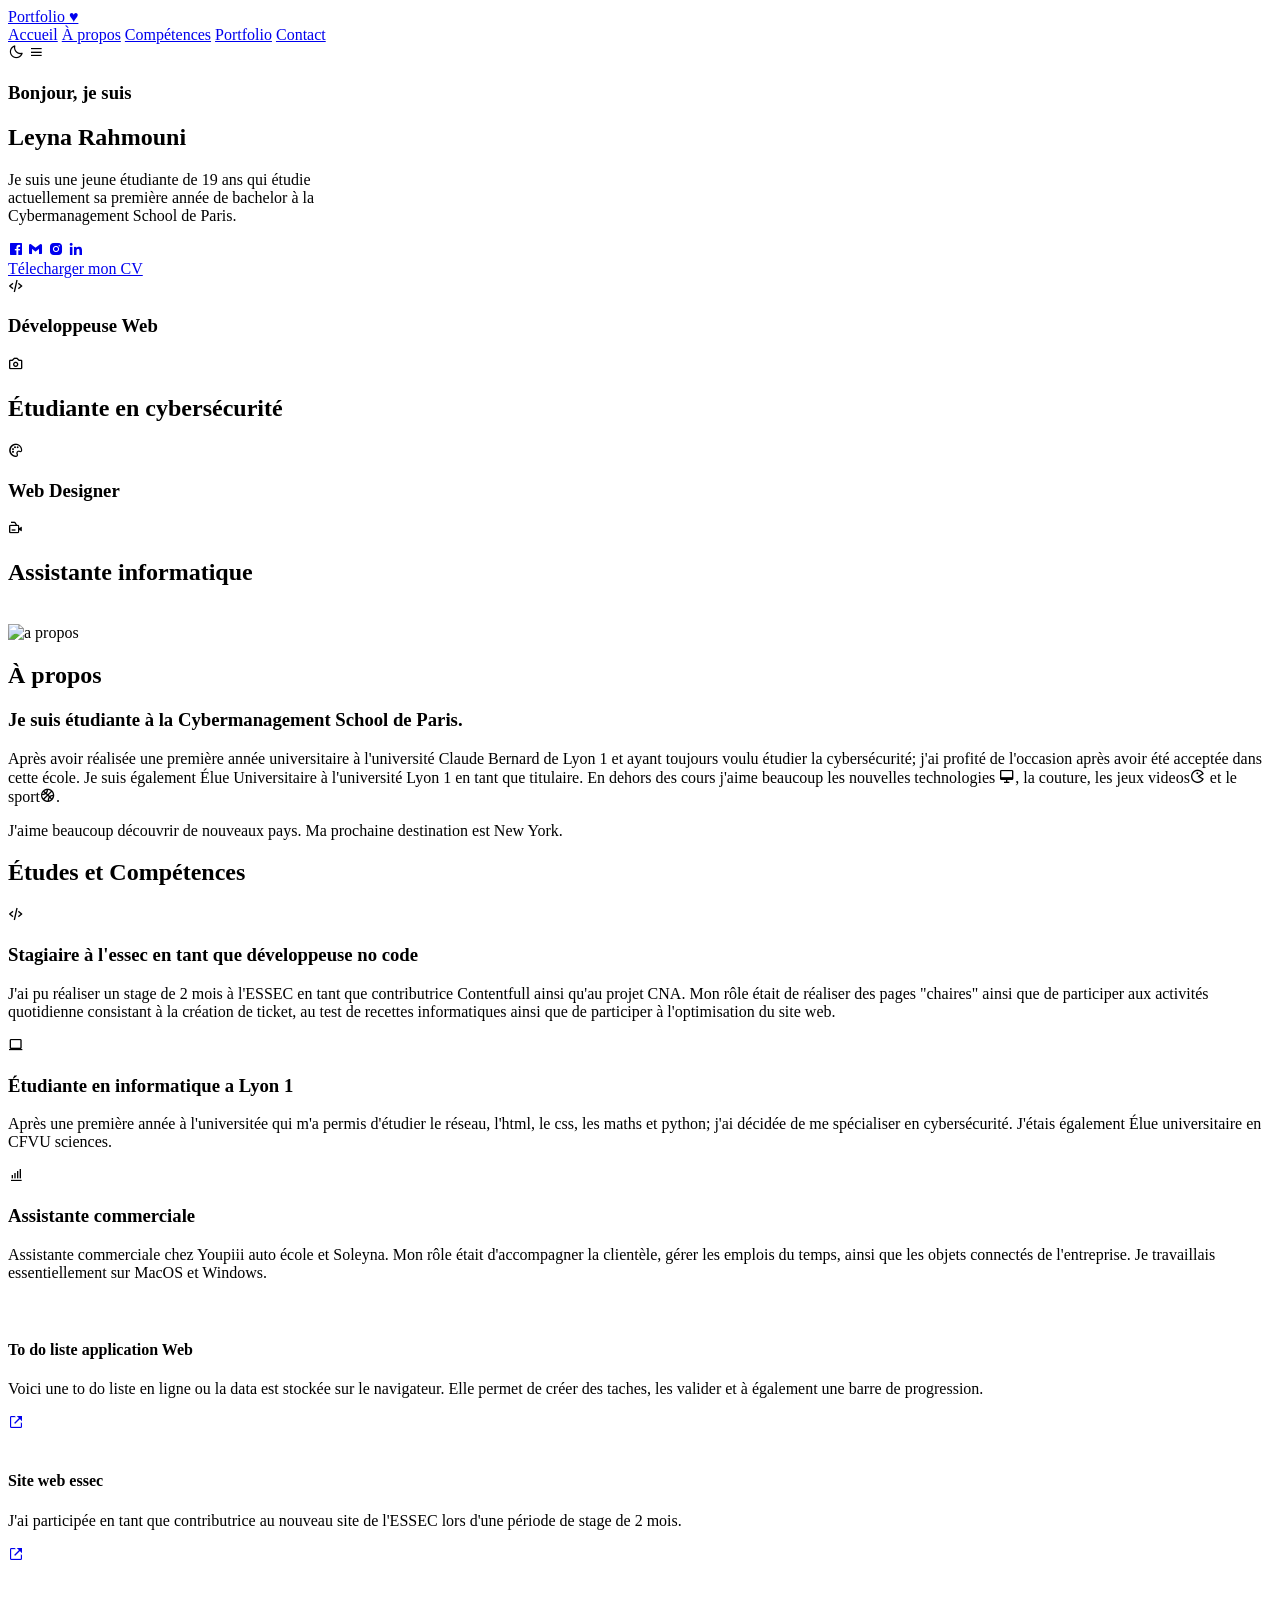
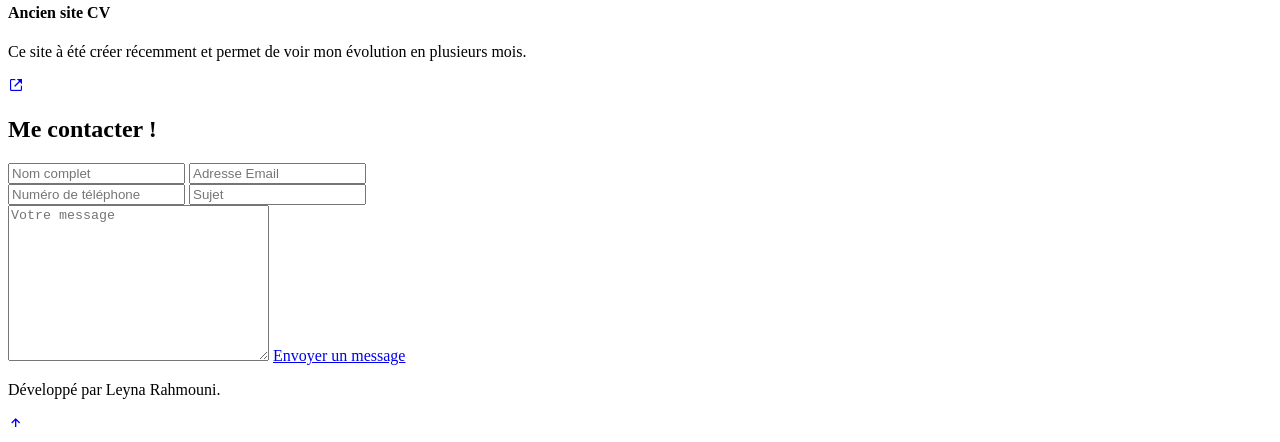
==== index.html @ d2ba7cc8 "Create index.html" ====
<!DOCTYPE html>
<html lang="en">

<head>
    <meta charset="UTF-8">
    <meta http-equiv="X-UA-Compatible" content="IE=edge">
    <meta name="viewport" content="width=device-width, initial-scale=1.0">
    <title>Portfolio Leyna Rahmouni</title>

    <!-- swiper css -->
    <link rel="stylesheet" href="https://cdn.jsdelivr.net/npm/swiper@9/swiper-bundle.min.css" />

    <!-- box icons -->
    <link href='https://unpkg.com/boxicons@2.1.4/css/boxicons.min.css' rel='stylesheet'>

    <!-- css -->
    <link rel="stylesheet" href="style.css">
</head>

<body>

    <!-- design en-tête -->
    <header class="header">
        <a href="#" class="logo">Portfolio ♥</a>

        <nav class="navbar">
            <a href="#home" class="active">Accueil</a>
            <a href="#about">À propos</a>
            <a href="#services">Compétences</a>
            <a href="#portfolio">Portfolio</a>
            <a href="#contact">Contact</a>
        </nav>

        <div class="bx bx-moon" id="darkMode-icon"></div>

        <div class="bx bx-menu" id="menu-icon"></div>
    </header>

    <!-- acceuil design -->
    <section class="home" id="home">
        <div class="home-content">
            <h3>Bonjour, je suis</h3>
            <h1>Leyna Rahmouni</h1>
            <p>Je suis une jeune étudiante de 19 ans qui étudie </br>actuellement sa première année de bachelor à la </br>Cybermanagement School de Paris.</p>

            <div class="social-media">
                <a href="https://https://www.facebook.com/alice65083"><i class='bx bxl-facebook-square' ></i></a>
                <a href="mailto:leyna.rahmouni@outlook.fr"><i class='bx bxl-gmail' ></i></a>
                <a href="https://www.instagram.com/leyna.png/"><i class='bx bxl-instagram-alt'></i></a>
                <a href="https://www.linkedin.com/in/leyna-rahmouni/"><i class='bx bxl-linkedin'></i></a>
            </div>

            <a href="cv.pdf" class="btn">Télecharger mon CV</a>
        </div>
<!--roue des metiers-->
        <div class="profession-container">
            <div class="profession-box">
                <div class="profession" style="--i:0;">
                    <i class='bx bx-code-alt'></i>
                    <h3>Développeuse Web</h3>
                </div>
                <div class="profession" style="--i:1;">
                    <i class='bx bx-camera'></i>
                    <h2>Étudiante en cybersécurité</h2>
                </div>
                <div class="profession" style="--i:2;">
                    <i class='bx bx-palette'></i>
                    <h3>Web Designer</h3>
                </div>
                <div class="profession" style="--i:3;">
                    <i class='bx bx-video-recording'></i>
                    <h2>Assistante informatique</h2>
                </div>

                <div class="circle"></div>
            </div>

            <div class="overlay"></div>
        </div>

        <div class="home-img">
            <img src="images/home.png" alt="">
        </div>
    </section>

    <!-- A propos -->
    <section class="about" id="about">
        <div class="about-img">
            <img src="Capture d'écran 2023-11-11 04818.png" alt="a propos">
        </div>

        <div class="about-content">
            <h2 class="heading">À <span>propos</span></h2>
            <h3>Je suis étudiante à la Cybermanagement School de Paris.</h3>
            <p>Après avoir réalisée une première année universitaire à l'université Claude Bernard de Lyon 1 et ayant toujours voulu étudier la cybersécurité; j'ai profité de l'occasion après avoir été acceptée dans cette école. Je suis également Élue Universitaire à l'université Lyon 1 en tant que titulaire. En dehors des cours j'aime beaucoup les nouvelles technologies <i class='bx bx-desktop'></i>, la couture, les jeux videos<i class='bx bx-game' ></i> et le sport<i class='bx bx-basketball'></i>.</p>
            <p> J'aime beaucoup découvrir de nouveaux pays. Ma prochaine destination est New York.</p>
        </div>
    </section>

    <!-- Études et Compétences -->
    <section class="services" id="services">
        <h2 class="heading"><span>Études et Compétences</span></h2>

        <div class="services-container">
            <div class="services-box">
                <i class='bx bx-code-alt'></i>
                <h3>Stagiaire à l'essec en tant que développeuse no code</h3>
                <p>J'ai pu réaliser un stage de 2 mois à l'ESSEC en tant que contributrice Contentfull ainsi qu'au projet CNA. 
                    Mon rôle était de réaliser des pages "chaires" ainsi que de participer aux activités quotidienne consistant à la création de ticket, au test de recettes informatiques ainsi que de participer à l'optimisation du site web.</p>
            </div>
            <div class="services-box">
                <i class='bx bx-laptop' ></i>
                <h3>Étudiante en informatique a Lyon 1</h3>
                <p>Après une première année à l'universitée qui m'a permis d'étudier le réseau, l'html, le css, les maths et python; j'ai décidée de me spécialiser en cybersécurité. 
                    J'étais également Élue universitaire en CFVU sciences.
                </p>
            </div>
            <div class="services-box">
                <i class='bx bx-bar-chart-alt'></i>
                <h3>Assistante commerciale</h3>
                <p>Assistante commerciale chez Youpiii auto école et Soleyna. Mon rôle était d'accompagner la clientèle, gérer les emplois du temps, ainsi que les objets connectés de l'entreprise. Je travaillais essentiellement sur MacOS et Windows.</p>
            </div>
        </div>
    </section>

    <!-- portfolio -->
    <section class="portfolio" id="portfolio">
        <h2 class="heading"> </h2>

        <div class="portfolio-container">
            <div class="portfolio-box">
                <img src="images/image2.jpeg" alt="">

                <div class="portfolio-layer">
                    <h4>To do liste application Web</h4>
                    <p>Voici une to do liste en ligne ou la data est stockée sur le navigateur. Elle permet de créer des taches, les valider et à également une barre de progression. </p>
                    <a href="indexo.html"><i class='bx bx-link-external'></i></a>
                </div>
            </div>
            <div class="portfolio-box">
                <img src="images/image5.jpeg" alt="">

                <div class="portfolio-layer">
                    <h4>Site web essec</h4>
                    <p>J'ai participée en tant que contributrice au nouveau site de l'ESSEC lors d'une période de stage de 2 mois. </p>
                    <a href="#"><i class='bx bx-link-external'></i></a>
                </div>
            </div>
            <div class="portfolio-box">
                <img src="images/image4.jpeg" alt="">

                <div class="portfolio-layer">
                    <h4>Ancien site CV</h4>
                    <p>Ce site à été créer récemment et permet de voir mon évolution en plusieurs mois.</p>
                    <a href="https://leynarahmouni.fr"><i class='bx bx-link-external'></i></a>
                </div>
            </div>
        </div>
    </section>


              <!--  <div class="swiper-button-next"></div>
                <div class="swiper-button-prev"></div>
                <div class="swiper-pagination"></div>-->
            </div>
        </div>
    </div>

    <!-- contact  -->
    <section class="contact" id="contact">
        <h2 class="heading">Me <span>contacter !</span></h2>

        <form action="">
            <div class="input-box">
                <input type="text" placeholder="Nom complet">
                <input type="email" placeholder="Adresse Email">
            </div>
            <div class="input-box">
                <input type="number" placeholder="Numéro de téléphone">
                <input type="text" placeholder="Sujet">
            </div>
            <textarea name="" id="" cols="30" rows="10" placeholder="Votre message"></textarea>
            <a href="mailto:leyna.rahmouni@outlook.fr"class="btn">Envoyer un message</a>
        </form>
    </section>

    <!-- bas de page design -->
    <footer class="footer">
        <div class="footer-text">
            <p>Développé par Leyna Rahmouni.</p>
        </div>

        <div class="footer-iconTop">
            <a href="#home"><i class='bx bx-up-arrow-alt'></i></a>
        </div>
    </footer>


    <!-- scroll reveal -->
    <script src="https://unpkg.com/scrollreveal"></script>

    <!-- swiper js -->
    <script src="https://cdn.jsdelivr.net/npm/swiper@9/swiper-bundle.min.js"></script>

    <!-- js -->
    <script src="script.js"></script>
</body>

</html>
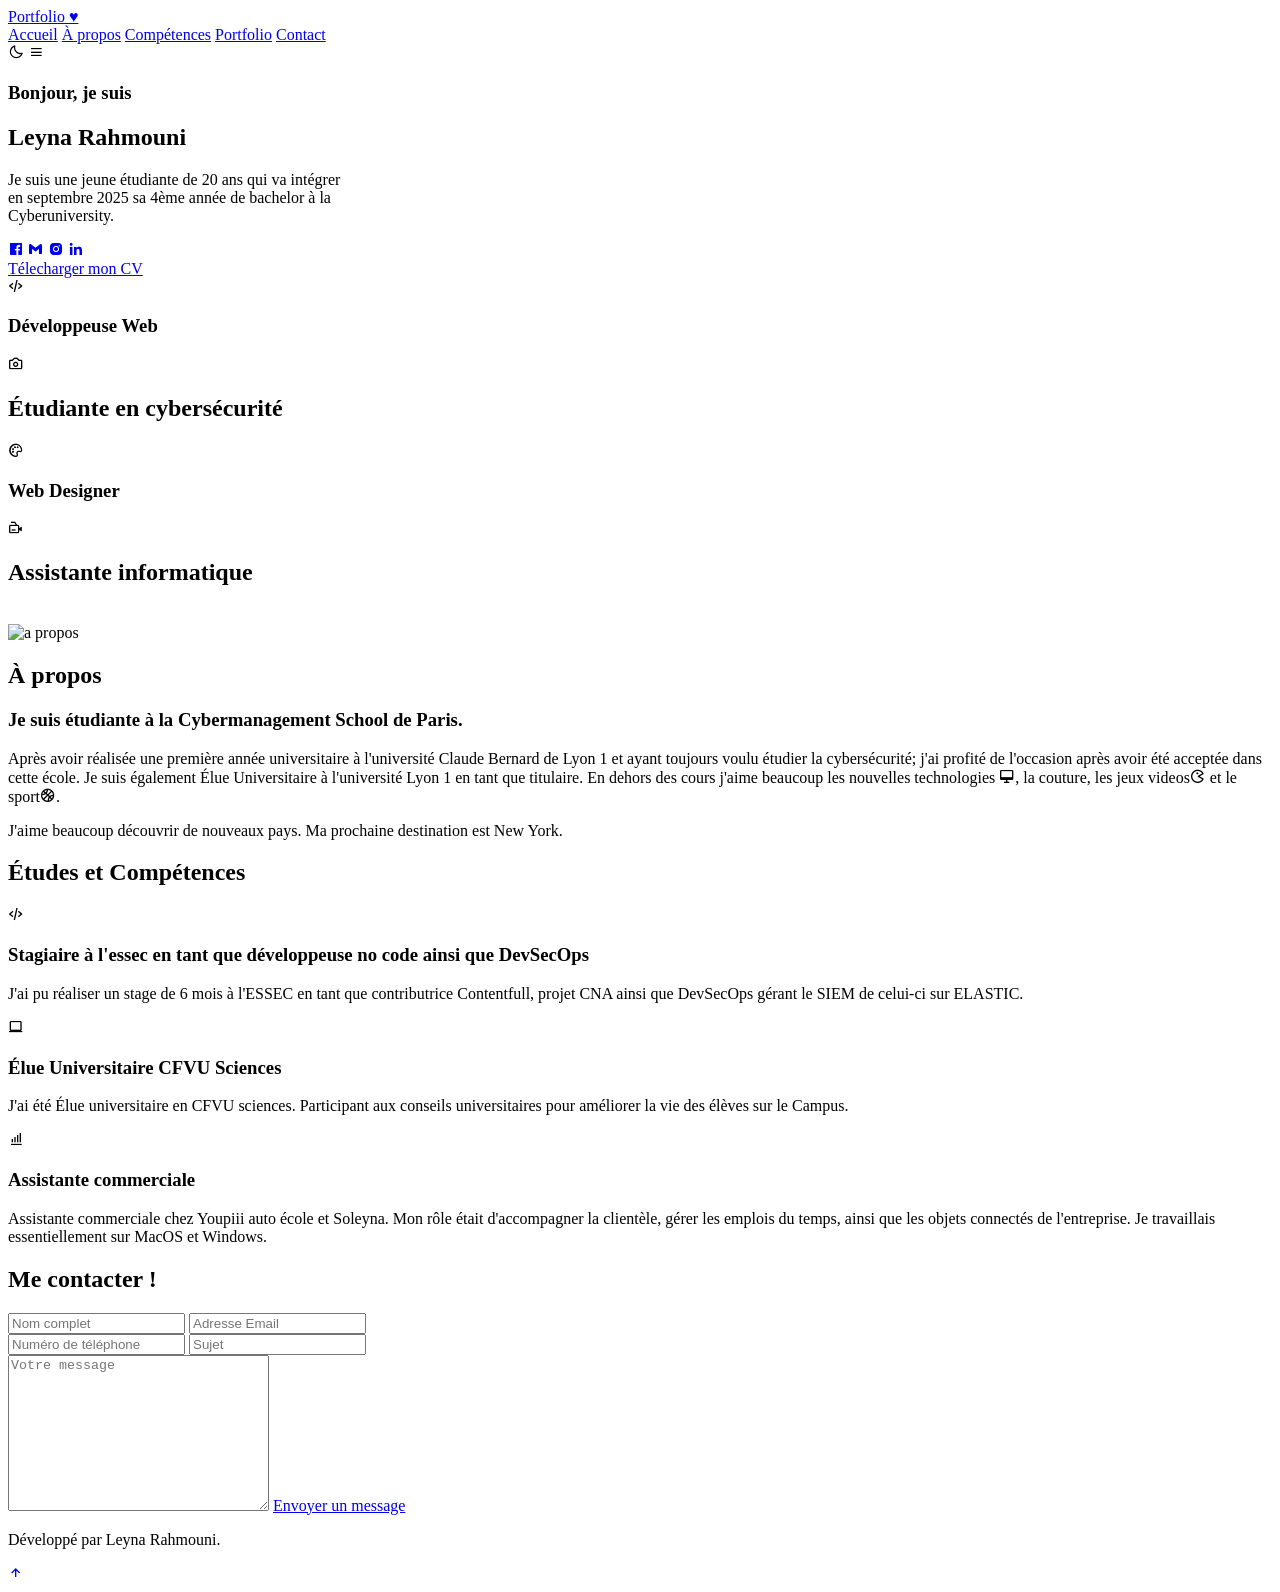
==== commit 804ec0a1: "Update index.html" ====
--- a/index.html
+++ b/index.html
@@ -41,7 +41,7 @@
         <div class="home-content">
             <h3>Bonjour, je suis</h3>
             <h1>Leyna Rahmouni</h1>
-            <p>Je suis une jeune étudiante de 19 ans qui étudie </br>actuellement sa première année de bachelor à la </br>Cybermanagement School de Paris.</p>
+            <p>Je suis une jeune étudiante de 20 ans qui va intégrer </br>en septembre 2025 sa 4ème année de bachelor à la </br>Cyberuniversity.</p>
 
             <div class="social-media">
                 <a href="https://https://www.facebook.com/alice65083"><i class='bx bxl-facebook-square' ></i></a>
@@ -104,15 +104,14 @@
         <div class="services-container">
             <div class="services-box">
                 <i class='bx bx-code-alt'></i>
-                <h3>Stagiaire à l'essec en tant que développeuse no code</h3>
-                <p>J'ai pu réaliser un stage de 2 mois à l'ESSEC en tant que contributrice Contentfull ainsi qu'au projet CNA. 
-                    Mon rôle était de réaliser des pages "chaires" ainsi que de participer aux activités quotidienne consistant à la création de ticket, au test de recettes informatiques ainsi que de participer à l'optimisation du site web.</p>
+                <h3>Stagiaire à l'essec en tant que développeuse no code ainsi que DevSecOps</h3>
+                <p>J'ai pu réaliser un stage de 6 mois à l'ESSEC en tant que contributrice Contentfull, projet CNA ainsi que DevSecOps gérant le SIEM de celui-ci sur ELASTIC.</p>
             </div>
             <div class="services-box">
                 <i class='bx bx-laptop' ></i>
-                <h3>Étudiante en informatique a Lyon 1</h3>
-                <p>Après une première année à l'universitée qui m'a permis d'étudier le réseau, l'html, le css, les maths et python; j'ai décidée de me spécialiser en cybersécurité. 
-                    J'étais également Élue universitaire en CFVU sciences.
+                <h3>Élue Universitaire CFVU Sciences</h3>
+                <p> 
+                    J'ai été Élue universitaire en CFVU sciences. Participant aux conseils universitaires pour améliorer la vie des élèves sur le Campus.
                 </p>
             </div>
             <div class="services-box">
@@ -123,7 +122,7 @@
         </div>
     </section>
 
-    <!-- portfolio -->
+    <!-- portfolio
     <section class="portfolio" id="portfolio">
         <h2 class="heading"> </h2>
 
@@ -156,7 +155,7 @@
                 </div>
             </div>
         </div>
-    </section>
+    </section> -->
 
 
               <!--  <div class="swiper-button-next"></div>
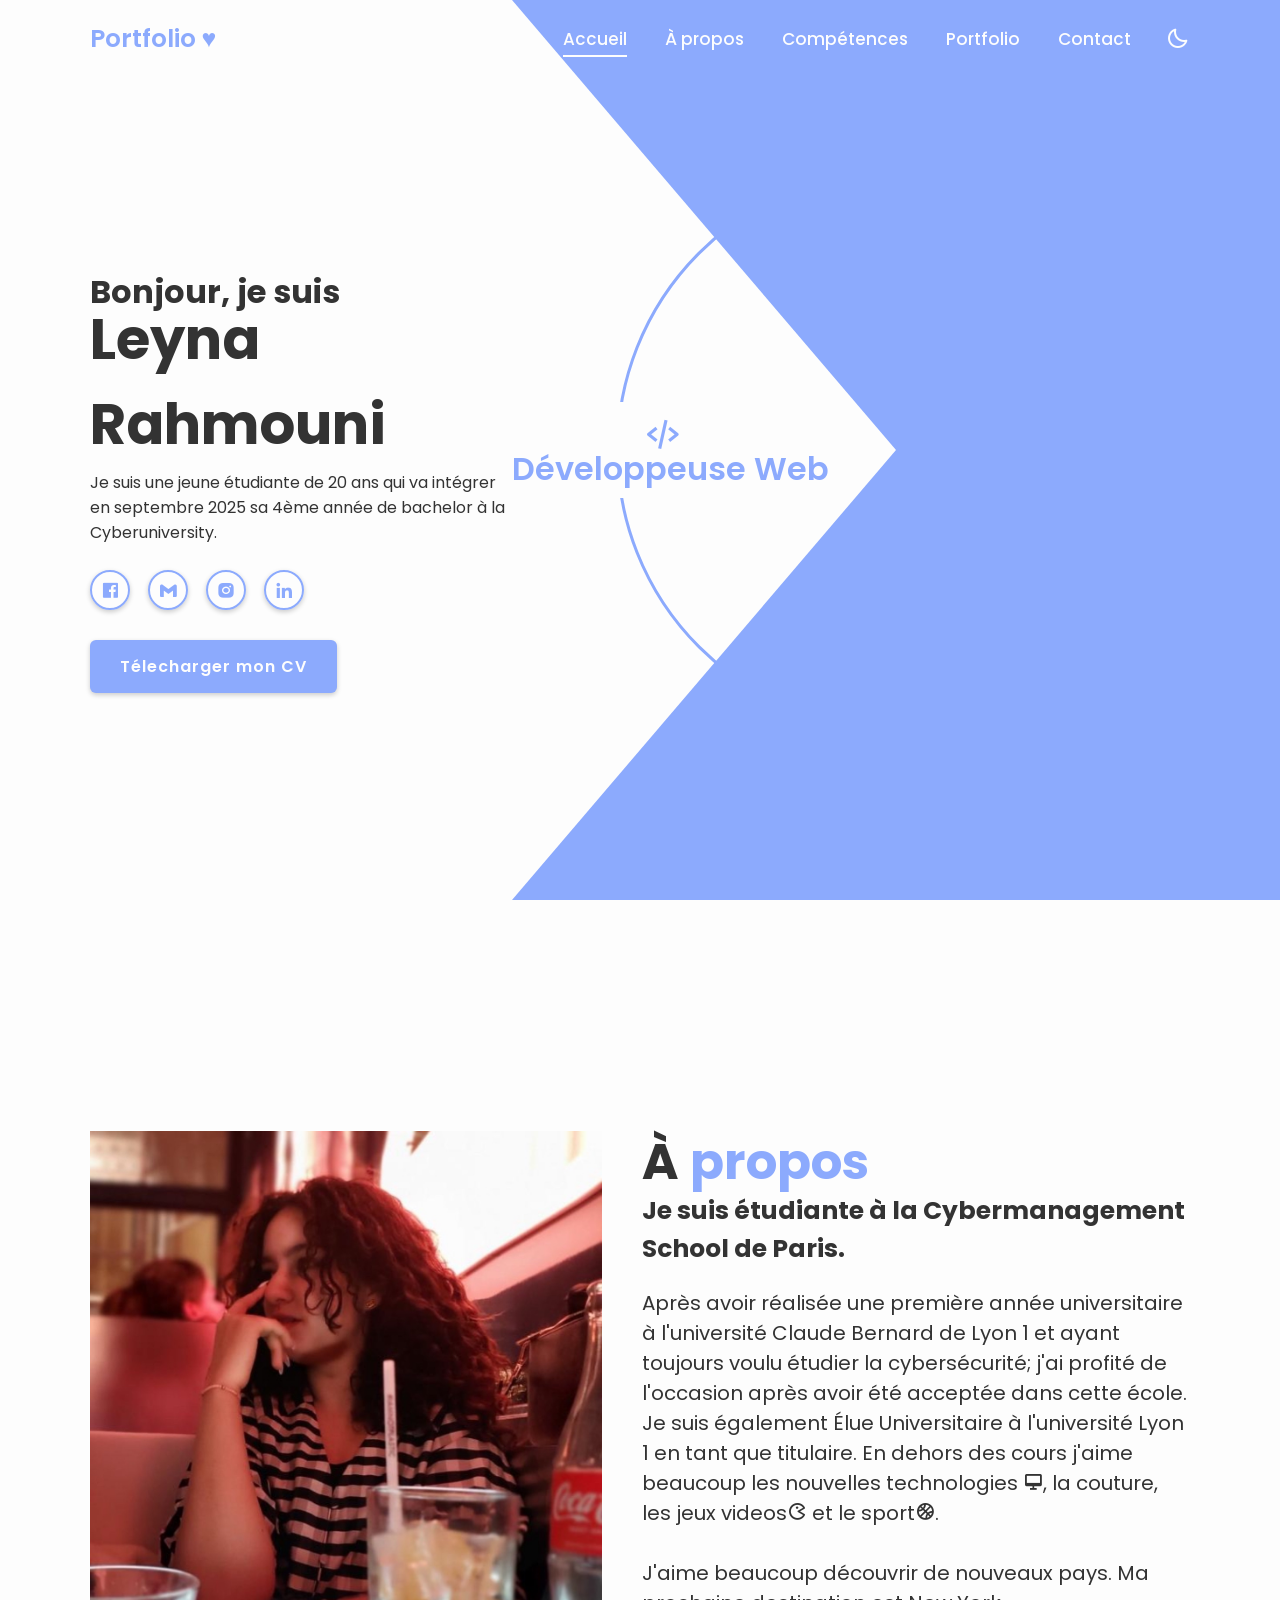
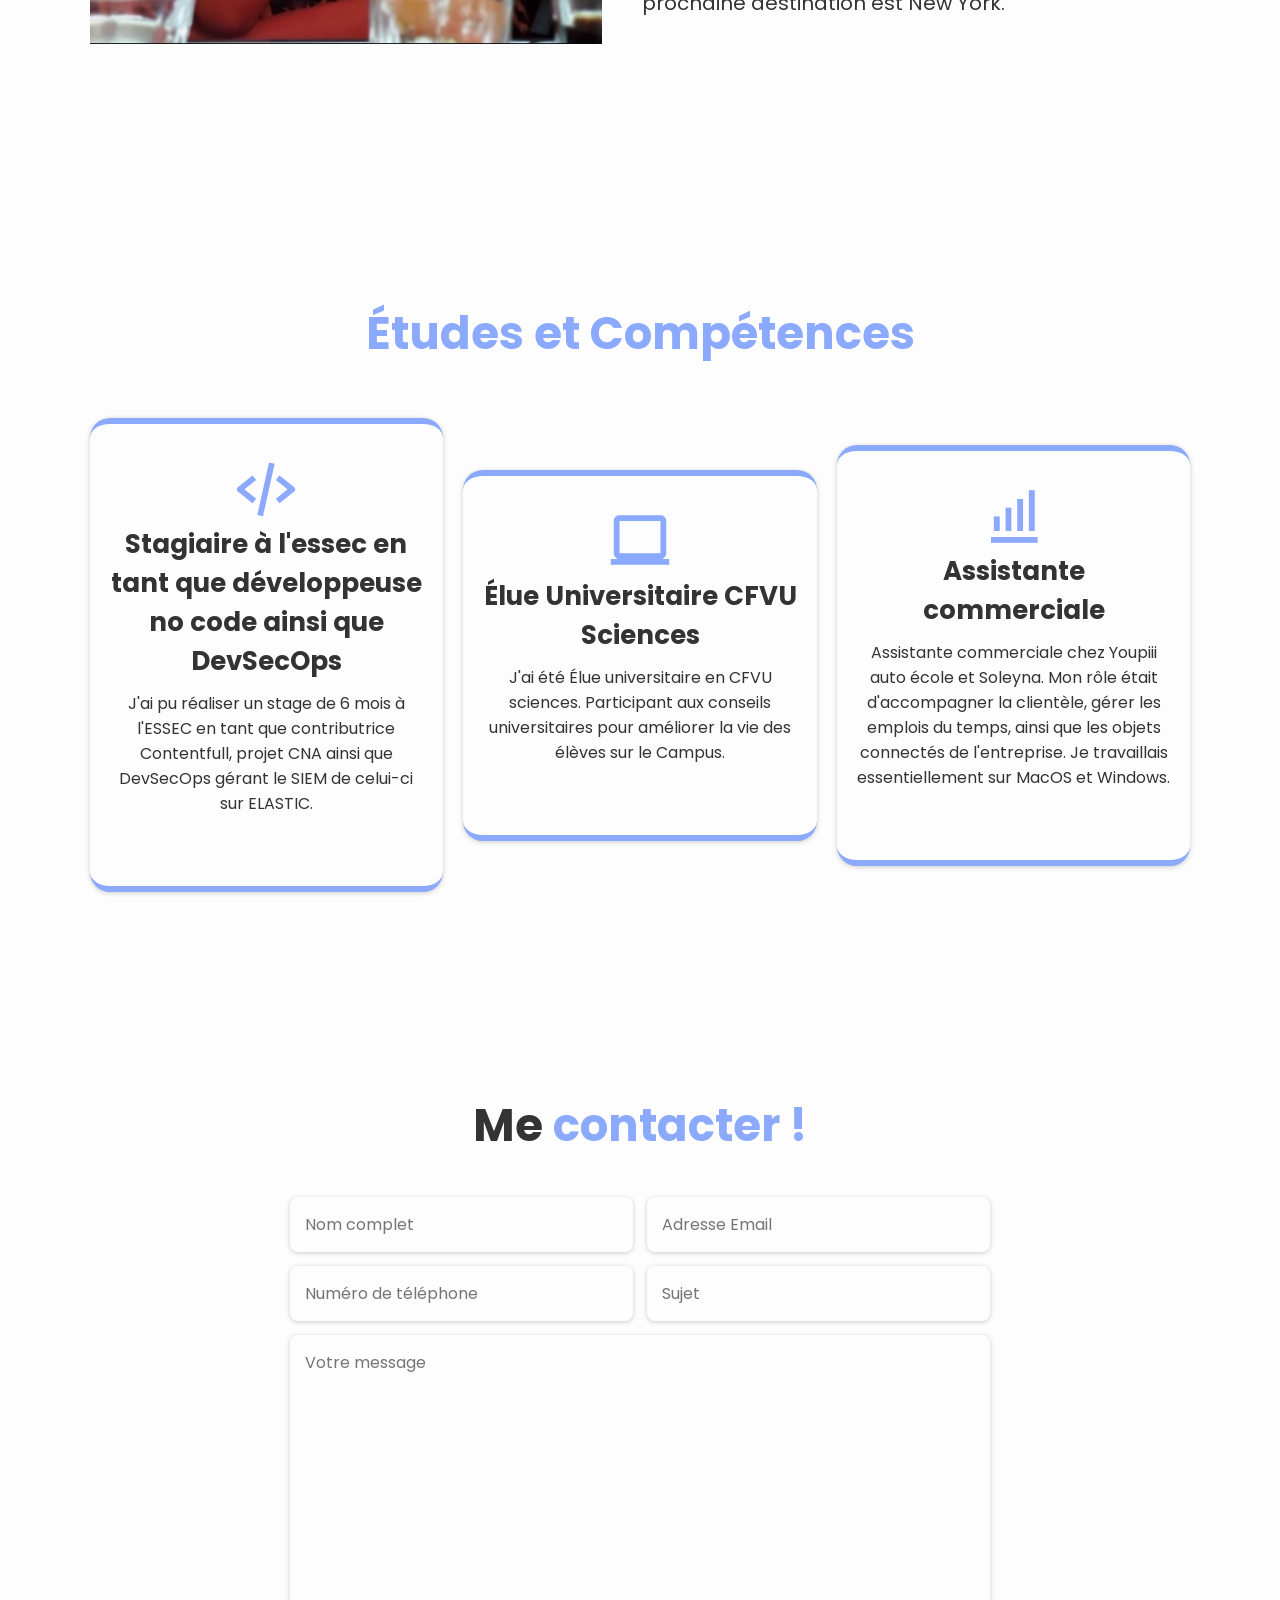
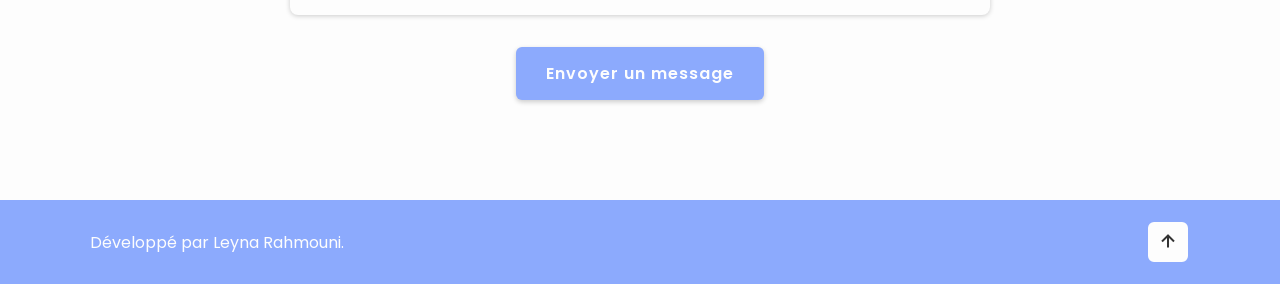
==== commit 7c70f3d7: "Update index.html" ====
--- a/index.html
+++ b/index.html
@@ -50,7 +50,7 @@
                 <a href="https://www.linkedin.com/in/leyna-rahmouni/"><i class='bx bxl-linkedin'></i></a>
             </div>
 
-            <a href="cv.pdf" class="btn">Télecharger mon CV</a>
+            <a href="CV-Leyna_Ingénieure_Cybersécurité.pdf" class="btn">Télecharger mon CV</a>
         </div>
 <!--roue des metiers-->
         <div class="profession-container">
@@ -86,7 +86,7 @@
     <!-- A propos -->
     <section class="about" id="about">
         <div class="about-img">
-            <img src="Capture d'écran 2023-11-11 04818.png" alt="a propos">
+            <img src="IMG_3827.png" alt="a propos">
         </div>
 
         <div class="about-content">
--- a/style.css
+++ b/style.css
@@ -0,0 +1,940 @@
+@import url('https://fonts.googleapis.com/css2?family=Poppins:wght@300;400;500;600;700;800;900&display=swap');
+
+* {
+    margin: 0;
+    padding: 0;
+    box-sizing: border-box;
+    text-decoration: none;
+    border: none;
+    outline: none;
+    scroll-behavior: smooth;
+    font-family: 'Poppins', sans-serif;
+}
+
+:root {
+    --bg-color: #fdfdfd;
+    --text-color: #333;
+    --main-color: rgb(140, 170, 253);
+    --white-color: #fdfdfd;
+    --shadow-color: rgba(0, 0, 0, .2);
+}
+
+*::selection {
+    background: var(--main-color);
+    color: var(--bg-color);
+}
+
+.dark-mode {
+    --bg-color: #0b061f;
+    --text-color: #fdfdfd;
+    --shadow-color: rgba(0, 0, 0, .7);
+}
+
+html {
+    font-size: 62.5%;
+    overflow-x: hidden;
+}
+
+body {
+    background: var(--bg-color);
+    color: var(--text-color);
+}
+
+.header {
+    position: fixed;
+    top: 0;
+    left: 0;
+    width: 100%;
+    padding: 2rem 7%;
+    background: transparent;
+    display: flex;
+    align-items: center;
+    z-index: 100;
+    transition: .5s;
+}
+
+.header.sticky {
+    background: var(--bg-color);
+    box-shadow: 0 .1rem 1rem var(--shadow-color);
+}
+
+.logo {
+    font-size: 2.5rem;
+    color: var(--main-color);
+    font-weight: 600;
+    margin-right: auto;
+}
+
+.navbar a {
+    position: relative;
+    font-size: 1.7rem;
+    color: var(--white-color);
+    font-weight: 500;
+    margin-right: 3.5rem;
+}
+
+.header.sticky .navbar a {
+    color: var(--text-color);
+}
+
+.header.sticky .navbar a.active {
+    color: var(--main-color);
+}
+
+.navbar a.active::before {
+    content: '';
+    position: absolute;
+    left: 0;
+    bottom: -6px;
+    width: 100%;
+    height: .2rem;
+    background: var(--white-color);
+}
+
+.header.sticky .navbar a::before {
+    background: var(--main-color);
+    opacity: .7;
+}
+
+#darkMode-icon {
+    font-size: 2.4rem;
+    color: var(--white-color);
+    cursor: pointer;
+}
+
+.header.sticky #darkMode-icon {
+    color: var(--text-color);
+    opacity: .9;
+}
+
+#menu-icon {
+    font-size: 3.6rem;
+    color: var(--text-color);
+    display: none;
+}
+
+section {
+    min-height: 100vh;
+    padding: 10rem 7% 2rem;
+}
+
+.home {
+    display: flex;
+    align-items: center;
+}
+
+.home .home-content {
+    max-width: 44rem;
+}
+
+.home-content h3 {
+    font-size: 3.2rem;
+    font-weight: 700;
+    line-height: .3;
+}
+
+.home-content h1 {
+    font-size: 5.6rem;
+    font-weight: 700;
+    margin-bottom: .3rem;
+}
+
+.home-content p {
+    font-size: 1.6rem;
+}
+
+.home-content .social-media a {
+    display: inline-flex;
+    justify-content: center;
+    align-items: center;
+    width: 4rem;
+    height: 4rem;
+    background: transparent;
+    border: .2rem solid var(--main-color);
+    border-radius: 50%;
+    box-shadow: 0 .2rem .5rem var(--shadow-color);
+    font-size: 2rem;
+    color: var(--main-color);
+    margin: 2.5rem 1.5rem 3rem 0;
+    transition: .5s ease;
+}
+
+.home-content .social-media a:hover {
+    background: var(--main-color);
+    color: var(--white-color);
+}
+
+.btn {
+    display: inline-block;
+    padding: 1.2rem 2.8rem;
+    background: var(--main-color);
+    border-radius: .6rem;
+    box-shadow: 0 .2rem .5rem var(--shadow-color);
+    font-size: 1.6rem;
+    color: var(--white-color);
+    letter-spacing: .1rem;
+    font-weight: 600;
+    border: .2rem solid transparent;
+    transition: .5s ease;
+}
+
+.btn:hover {
+    background: transparent;
+    color: var(--main-color);
+    border-color: var(--main-color);
+}
+
+.home .profession-container {
+    position: absolute;
+    top: 50%;
+    right: 0;
+    transform: translateY(-50%);
+    width: 100vw;
+    height: 100vh;
+    overflow: hidden;
+    pointer-events: none;
+}
+
+.home .profession-container .profession-box {
+    position: absolute;
+    top: 0;
+    right: 0;
+    width: 768px;
+    height: 100vh;
+    display: flex;
+    justify-content: center;
+    align-items: center;
+    animation: professionRotate 13s ease-out infinite;
+}
+
+@keyframes professionRotate {
+
+    0%,
+    20% {
+        transform: rotate(0deg);
+    }
+
+    25%,
+    45% {
+        transform: rotate(-90deg);
+    }
+
+    50%,
+    70% {
+        transform: rotate(-180deg);
+    }
+
+    75%,
+    95% {
+        transform: rotate(-270deg);
+    }
+
+    100% {
+        transform: rotate(-360deg);
+    }
+}
+
+.home .profession-box .profession {
+    position: absolute;
+    left: 0;
+    display: flex;
+    align-items: center;
+    flex-direction: column;
+    color: var(--main-color);
+    transform: rotate(calc(360deg / 4 * var(--i)));
+    transform-origin: 384px;
+    background: var(--bg-color);
+    padding: 13px 0;
+}
+
+.home .profession-box .profession:nth-child(1) i {
+    margin-right: 15px;
+}
+
+.home .profession-box .profession:nth-child(2),
+.home .profession-box .profession:nth-child(4) {
+    padding-bottom: 20px;
+}
+
+.home .profession i {
+    font-size: 3.8rem;
+}
+
+.home .profession h3 {
+    font-size: 3.2rem;
+    line-height: 1;
+    font-weight: 600;
+}
+
+.home .profession-box .circle {
+    width: 560px;
+    height: 560px;
+    border: 3px solid var(--main-color);
+    border-radius: 50%;
+    z-index: -1;
+}
+
+.home .profession-container .overlay {
+    position: absolute;
+    top: 0;
+    right: 0;
+    width: 0;
+    height: 0;
+    border-top: 50vh solid var(--main-color);
+    border-right: 384px solid var(--main-color);
+    border-bottom: 50vh solid var(--main-color);
+    border-left: 384px solid transparent;
+}
+
+.home-img img {
+    position: absolute;
+    bottom: 0;
+    right: 40px;
+    pointer-events: none;
+    max-width: 480px;
+    max-height: 100vh;
+}
+
+span {
+    color: var(--main-color);
+}
+
+.about {
+    display: flex;
+    justify-content: center;
+    align-items: center;
+    gap: 4rem;
+}
+
+.about-img img {
+    width: 40vw;
+}
+
+.heading {
+    font-size: 4.5rem;
+    text-align: center;
+}
+
+.about .about-content h2 {
+    text-align: left;
+    line-height: 1.2;
+    font-size: 5rem;
+}
+
+.about-content h3 {
+    font-size: 2.5rem;
+}
+
+.about-content p {
+    font-size: 2rem;
+    margin: 2rem 0 3rem;
+}
+
+.services {
+    min-height: auto;
+    padding-bottom: 10rem;
+}
+
+.services h2 {
+    margin-bottom: 5rem;
+}
+
+.services .services-container {
+    display: flex;
+    justify-content: center;
+    align-items: center;
+    flex-wrap: wrap;
+    gap: 2rem;
+}
+
+.services-container .services-box {
+    flex: 1 1 30rem;
+    background: var(--bg-color);
+    padding: 3rem 2rem 4rem;
+    border-radius: 2rem;
+    box-shadow: 0 .1rem .5rem var(--shadow-color);
+    text-align: center;
+    border-top: .6rem solid var(--main-color);
+    border-bottom: .6rem solid var(--main-color);
+    transition: .5s ease;
+}
+
+.services-container .services-box:hover {
+    box-shadow: 0 .1rem 2rem var(--shadow-color);
+    transform: scale(1.02);
+}
+
+.services-box i {
+    font-size: 7rem;
+    color: var(--main-color);
+}
+
+.services-box h3 {
+    font-size: 2.6rem;
+    transition: .5s ease;
+}
+
+.services-box:hover h3 {
+    color: var(--main-color);
+}
+
+.services-box p {
+    font-size: 1.6rem;
+    margin: 1rem 0 3rem;
+}
+
+.portfolio {
+    min-height: auto;
+    padding-bottom: 10rem;
+}
+
+.portfolio h2 {
+    margin-bottom: 4rem;
+}
+
+.portfolio .portfolio-container {
+    display: grid;
+    grid-template-columns: repeat(3, 1fr);
+    align-items: center;
+    gap: 2.5rem;
+}
+
+.portfolio-container .portfolio-box {
+    position: relative;
+    display: flex;
+    border-radius: 2rem;
+    box-shadow: 0 0 1rem rgba(0, 0, 0, .1);
+    overflow: hidden;
+}
+
+.portfolio-box img {
+    width: 100%;
+    transition: .5s ease;
+}
+
+.portfolio-box:hover img {
+    transform: scale(1.1);
+}
+
+.portfolio-box .portfolio-layer {
+    position: absolute;
+    bottom: 0;
+    left: 0;
+    width: 100%;
+    height: 100%;
+    background: linear-gradient(rgba(0, 0, 0, .1), var(--main-color));
+    color: var(--white-color);
+    display: flex;
+    justify-content: center;
+    align-items: center;
+    flex-direction: column;
+    text-align: center;
+    padding: 0 4rem;
+    opacity: 0;
+    transition: .5s ease;
+}
+
+.portfolio-box:hover .portfolio-layer {
+    opacity: 1;
+}
+
+.portfolio-layer h4 {
+    font-size: 3rem;
+}
+
+.portfolio-layer p {
+    font-size: 1.6rem;
+    margin: .3rem 0 1rem;
+}
+
+.portfolio-layer a {
+    display: inline-flex;
+    justify-content: center;
+    align-items: center;
+    width: 5rem;
+    height: 5rem;
+    background: var(--white-color);
+    border-radius: 50%;
+}
+
+.portfolio-layer a i {
+    font-size: 2rem;
+    color: #333;
+}
+
+.testimonial-container {
+    display: flex;
+    align-items: center;
+    flex-direction: column;
+    width: 100%;
+    padding: 5rem 1rem;
+}
+
+.testimonial-container .testimonial-wrapper {
+    position: relative;
+    max-width: 90rem;
+    width: 100%;
+    padding: 5rem;
+}
+
+.testimonial-wrapper .testimonial-box {
+    padding: 1rem;
+    border-radius: 2rem;
+    overflow: hidden;
+}
+
+.testimonial-content .testimonial-slide {
+    display: flex;
+    align-items: center;
+    flex-direction: column;
+    background: var(--bg-color);
+    border-radius: 2rem;
+    box-shadow: 0 .1rem .5rem var(--shadow-color);
+    padding: 3rem 5rem;
+    border-top: .8rem solid var(--main-color);
+    border-bottom: .8rem solid var(--main-color);
+}
+
+.testimonial-slide img {
+    width: 14rem;
+    height: 14rem;
+    object-fit: cover;
+    border-radius: 50%;
+    border: .5rem solid var(--bg-color);
+    outline: .5rem solid var(--main-color);
+}
+
+.testimonial-slide h3 {
+    font-size: 2.5rem;
+    margin: 2rem 0;
+}
+
+.testimonial-slide p {
+    font-size: 1.4rem;
+    text-align: center;
+}
+
+.testimonial-box .swiper-button-next,
+.testimonial-box .swiper-button-prev {
+    color: var(--main-color);
+}
+
+.testimonial-box .swiper-button-next {
+    right: 0;
+}
+
+.testimonial-box .swiper-button-prev {
+    left: 0;
+}
+
+.testimonial-box .swiper-pagination-bullet {
+    background: rgba(0, 0, 0, .8);
+}
+
+.testimonial-box .swiper-pagination-bullet-active {
+    background: var(--main-color);
+}
+
+.contact {
+    min-height: auto;
+    padding-bottom: 7rem;
+}
+
+.contact h2 {
+    margin-bottom: 3rem;
+}
+
+.contact form {
+    max-width: 70rem;
+    margin: 1rem auto;
+    text-align: center;
+    margin-bottom: 3rem;
+}
+
+.contact form .input-box {
+    display: flex;
+    justify-content: space-between;
+    flex-wrap: wrap;
+}
+
+.contact form .input-box input,
+.contact form textarea {
+    width: 100%;
+    padding: 1.5rem;
+    font-size: 1.6rem;
+    color: var(--text-color);
+    background: var(--bg-color);
+    border-radius: .8rem;
+    margin: .7rem 0;
+    box-shadow: 0 .1rem .5rem var(--shadow-color);
+}
+
+.contact form .input-box input {
+    width: 49%;
+}
+
+.contact form textarea {
+    resize: none;
+}
+
+.contact form .btn {
+    margin-top: 2rem;
+    cursor: pointer;
+}
+
+.footer {
+    display: flex;
+    justify-content: space-between;
+    align-items: center;
+    flex-wrap: wrap;
+    padding: 2rem 7%;
+    background: var(--main-color);
+}
+
+.footer-text p {
+    font-size: 1.6rem;
+    color: var(--white-color);
+}
+
+.footer-iconTop a {
+    display: inline-flex;
+    justify-content: center;
+    align-items: center;
+    padding: .8rem;
+    background: var(--white-color);
+    border-radius: .8rem;
+    border: .2rem solid var(--main-color);
+    outline: .2rem solid transparent;
+    transition: .5s ease;
+}
+
+.footer-iconTop a:hover {
+    outline-color: var(--white-color);
+}
+
+.footer-iconTop a i {
+    font-size: 2.4rem;
+    color: #333;
+}
+
+
+/* BREAKPOINTS */
+@media (max-width: 1200px) {
+    html {
+        font-size: 55%;
+    }
+
+    .home .profession-container .profession-box {
+        right: -10%;
+    }
+
+    .home .profession-container .overlay {
+        right: -6%;
+    }
+
+    .home-img img {
+        right: 0;
+    }
+}
+
+@media (max-width: 1100px) {
+    .home .profession-container .profession-box {
+        right: -15%;
+    }
+
+    .home-img img {
+        max-width: 420px;
+    }
+}
+
+@media (max-width: 1024px) {
+    .header {
+        padding: 2rem 3%;
+    }
+
+    section {
+        padding: 10rem 3% 2rem;
+    }
+
+    .home .profession-container .profession-box {
+        right: -20%;
+    }
+
+    .home .profession-container .overlay {
+        right: -12%;
+    }
+
+    .home-img img {
+        max-width: 400px;
+    }
+}
+
+@media (max-width: 991px) {
+
+    .navbar a:nth-child(1) {
+        color: var(--main-color);
+    }
+
+    .navbar a.active::before {
+        background: var(--main-color);
+        opacity: .7;
+    }
+
+    .home .home-content {
+        max-width: 50rem;
+    }
+
+    .home .profession-container .profession-box {
+        right: -35%;
+    }
+
+    .home .profession-container .overlay {
+        right: -30%;
+    }
+
+    .home-img img {
+        display: none;
+    }
+
+    .footer {
+        padding: 2rem 3%;
+    }
+}
+
+@media (max-width: 896px) {
+    .navbar a:nth-child(2) {
+        color: var(--main-color);
+    }
+
+    .home .profession-container .profession-box {
+        right: -50%;
+    }
+
+    .home .profession-container .overlay {
+        right: -43%;
+    }
+}
+
+@media (max-width: 879px) {
+    .portfolio .portfolio-container {
+        grid-template-columns: repeat(2, 1fr);
+    }
+}
+
+@media (max-width: 780px) {
+    .navbar a:nth-child(2) {
+        color: var(--white-color);
+    }
+}
+
+@media (max-width: 768px) {
+    #menu-icon {
+        display: block;
+    }
+
+    #darkMode-icon {
+        position: absolute;
+        right: 7rem;
+        font-size: 2.6rem;
+        color: var(--text-color);
+        margin-bottom: .1rem;
+    }
+
+    .navbar {
+        position: absolute;
+        top: 100%;
+        left: 0;
+        width: 100%;
+        padding: 1rem 3%;
+        background: var(--bg-color);
+        border-top: .1rem solid rgba(0, 0, 0, .2);
+        box-shadow: 0 .5rem 1rem rgba(0, 0, 0, .1);
+        display: none;
+    }
+
+    .navbar.active {
+        display: block;
+    }
+
+    .navbar a {
+        display: block;
+        font-size: 2rem;
+        margin: 3rem 0;
+        color: var(--text-color);
+    }
+
+    .navbar a:nth-child(1),
+    .navbar a:nth-child(2) {
+        color: var(--text-color);
+    }
+
+    .navbar a.active {
+        color: var(--main-color);
+    }
+
+    .navbar a::before {
+        display: none;
+    }
+
+    .home {
+        padding: 0 3% 23rem;
+        justify-content: center;
+        text-align: center;
+    }
+
+    .home-content h3 {
+        font-size: 2.6rem;
+    }
+
+    .home-content h1 {
+        font-size: 5rem;
+    }
+
+    .home-content .social-media a {
+        margin: 2.5rem .75rem 3rem;
+    }
+
+    .home .profession-container {
+        left: 0;
+        width: 100%;
+        height: 100%;
+    }
+
+    .home .profession-container .profession-box {
+        position: fixed;
+        top: 450px;
+        left: 0;
+        width: 100%;
+    }
+
+    .home .profession-box .profession {
+        padding: 0 13px;
+        left: auto;
+        transform-origin: 0;
+    }
+
+    .home .profession-box .profession:nth-child(1) {
+        transform: rotate(-90deg) translate(-120px, -210px);
+    }
+
+    .home .profession-box .profession:nth-child(1) i {
+        margin-right: 0;
+    }
+
+    .home .profession-box .profession:nth-child(2) {
+        transform: rotate(0deg) translate(0, -325px);
+    }
+
+    .home .profession-box .profession:nth-child(3) {
+        transform: rotate(90deg) translate(-115px, -450px);
+    }
+
+    .home .profession-box .profession:nth-child(4) {
+        transform: rotate(180deg) translate(-220px, -325px);
+    }
+
+    .home .profession-box .circle {
+        position: fixed;
+        width: 670px;
+        height: 670px;
+        z-index: -1;
+    }
+
+    .home .profession-container .overlay {
+        position: fixed;
+        top: 70rem;
+        left: 50%;
+        right: 0;
+        transform: rotate(90deg) translate(-50%, 50%) scaleY(3);
+        border-width: 23.9rem;
+    }
+
+    .about {
+        flex-direction: column-reverse;
+        text-align: center;
+    }
+
+    .about-content h2 {
+        text-align: center;
+    }
+
+    .about-img img {
+        width: 70vw;
+        margin-top: -2rem;
+    }
+
+    .testimonial-container .testimonial-wrapper {
+        padding: 5rem 0;
+    }
+
+    .testimonial-content .testimonial-slide {
+        padding: 3rem 2rem;
+    }
+
+    .testimonial-box .swiper-button-next,
+    .testimonial-box .swiper-button-prev {
+        display: none;
+    }
+}
+
+@media (max-width: 580px) {
+    .portfolio .portfolio-container {
+        grid-template-columns: 1fr;
+    }
+}
+
+@media (max-width: 450px) {
+    html {
+        font-size: 50%;
+    }
+
+    #darkMode-icon {
+        right: 6rem;
+    }
+
+    .home .profession-box .profession:nth-child(1) {
+        transform: rotate(-90deg) translate(-110px, -220px);
+    }
+
+    .home .profession-box .profession:nth-child(2) {
+        transform: rotate(0deg) translate(5px, -325px);
+    }
+
+    .home .profession-box .profession:nth-child(3) {
+        transform: rotate(90deg) translate(-105px, -440px);
+    }
+
+    .home .profession-box .profession:nth-child(4) {
+        transform: rotate(180deg) translate(-210px, -325px);
+    }
+
+    .home .profession-container .overlay {
+        top: 80rem;
+    }
+
+    .contact form .input-box input {
+        width: 100%;
+    }
+
+    .footer {
+        flex-direction: column-reverse;
+    }
+
+    .footer p {
+        text-align: center;
+        margin-top: 2rem;
+    }
+}
+
+@media (max-width: 365px) {
+    .about-img img {
+        width: 90vw;
+    }
+}
+
+@media (max-width: 315px) {
+    .home-content h1 {
+        font-size: 4.5rem;
+    }
+}
+
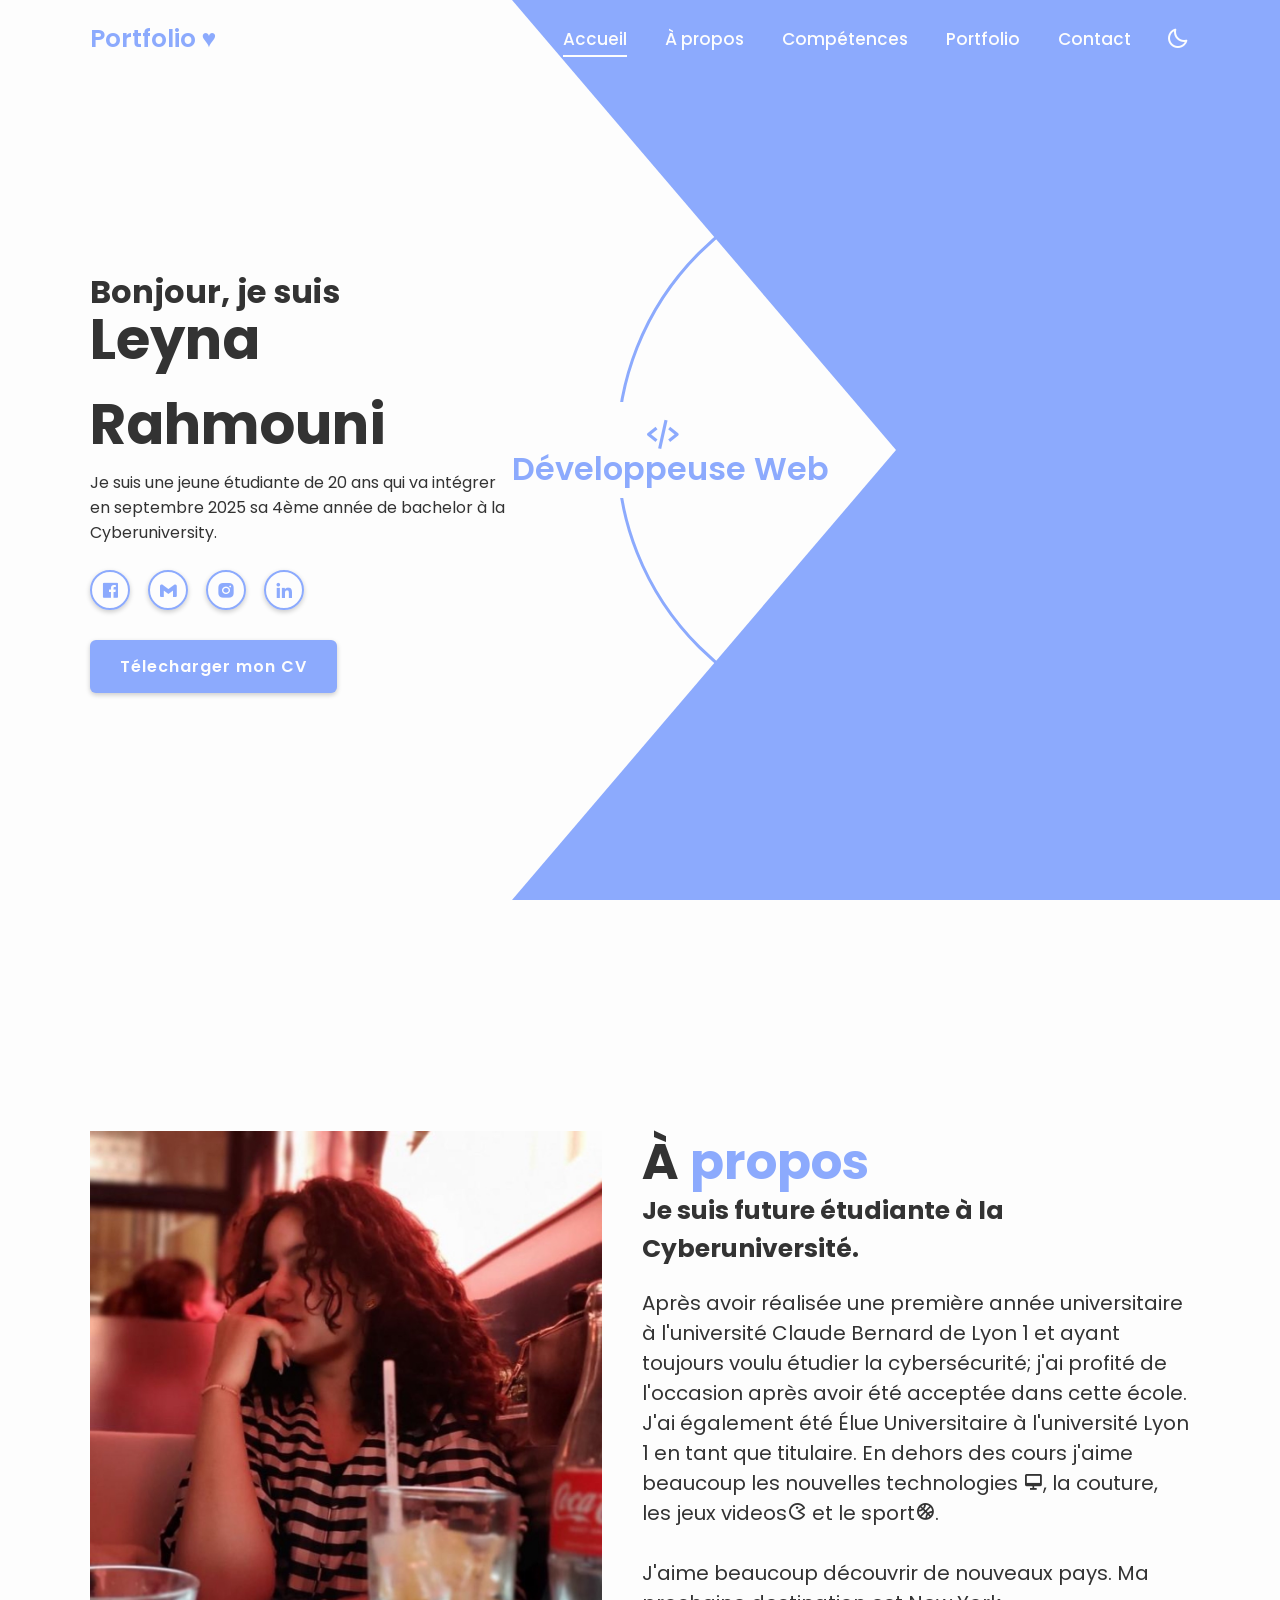
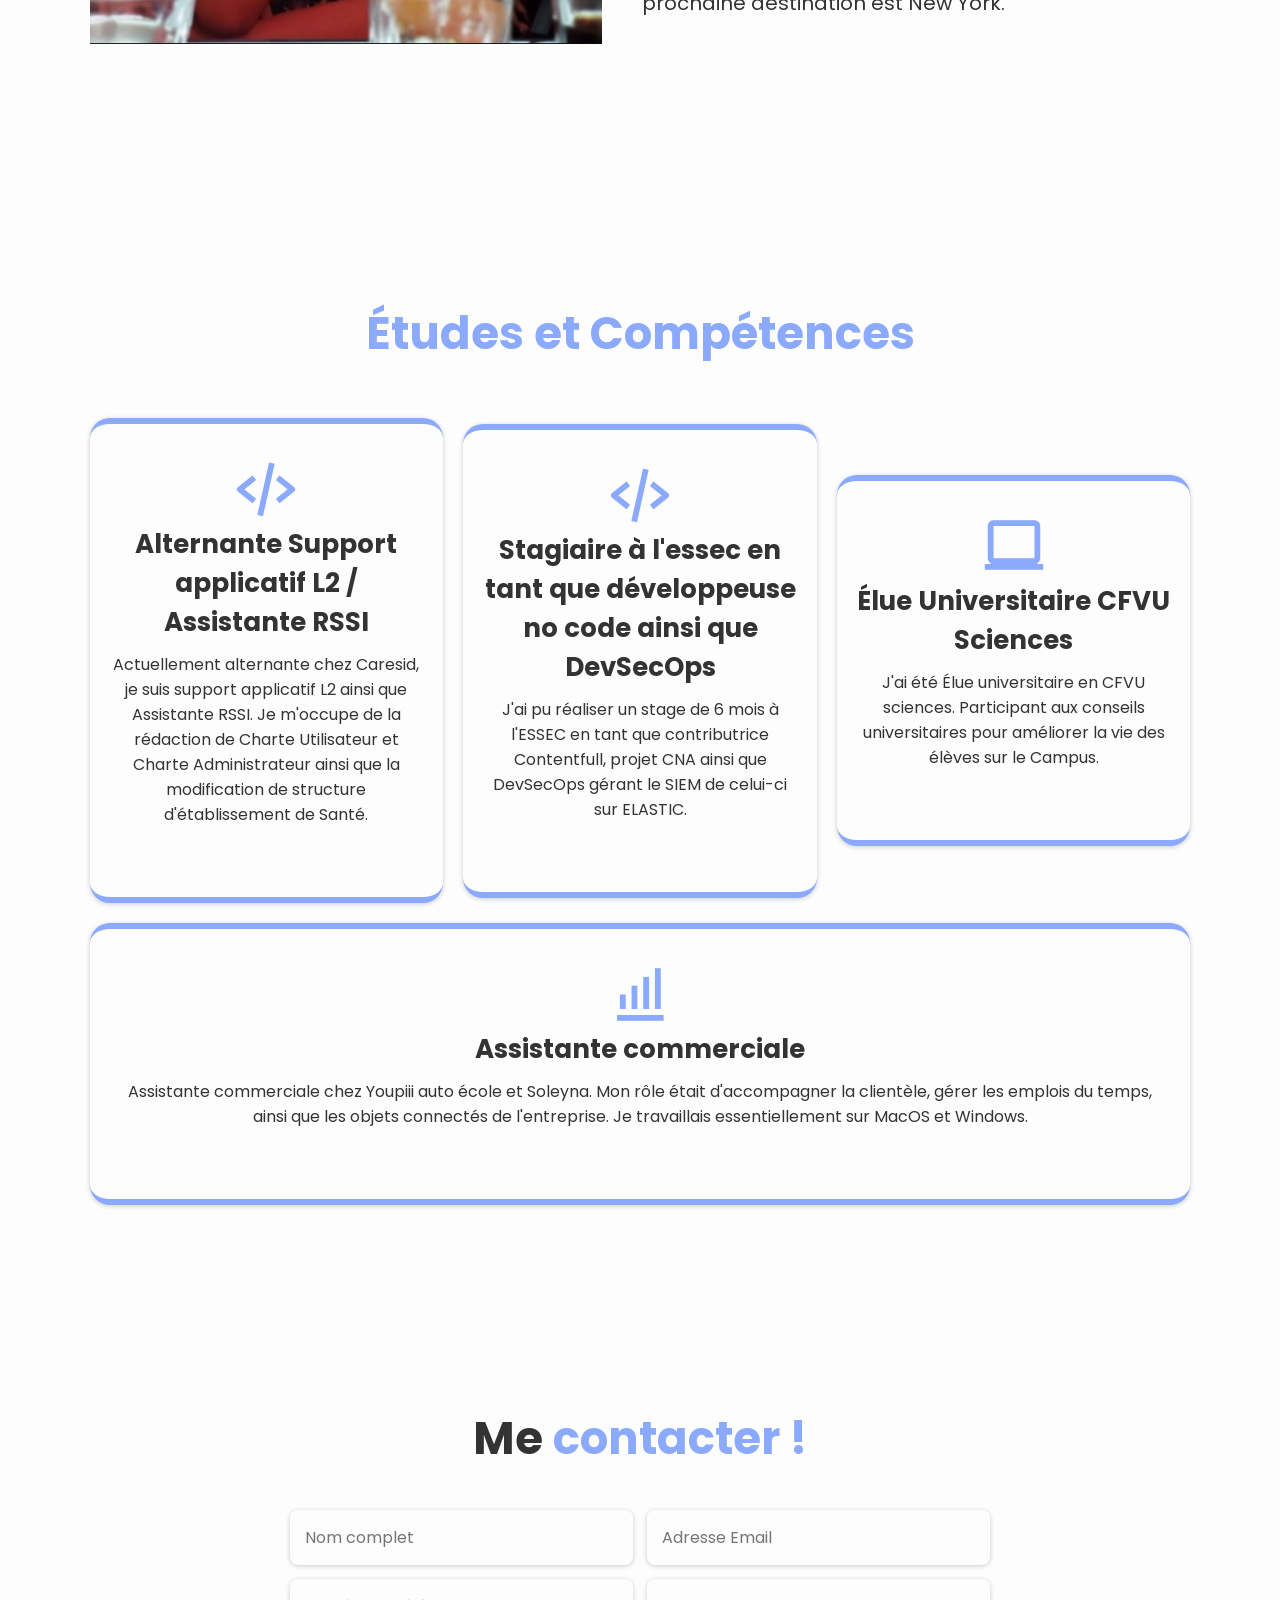
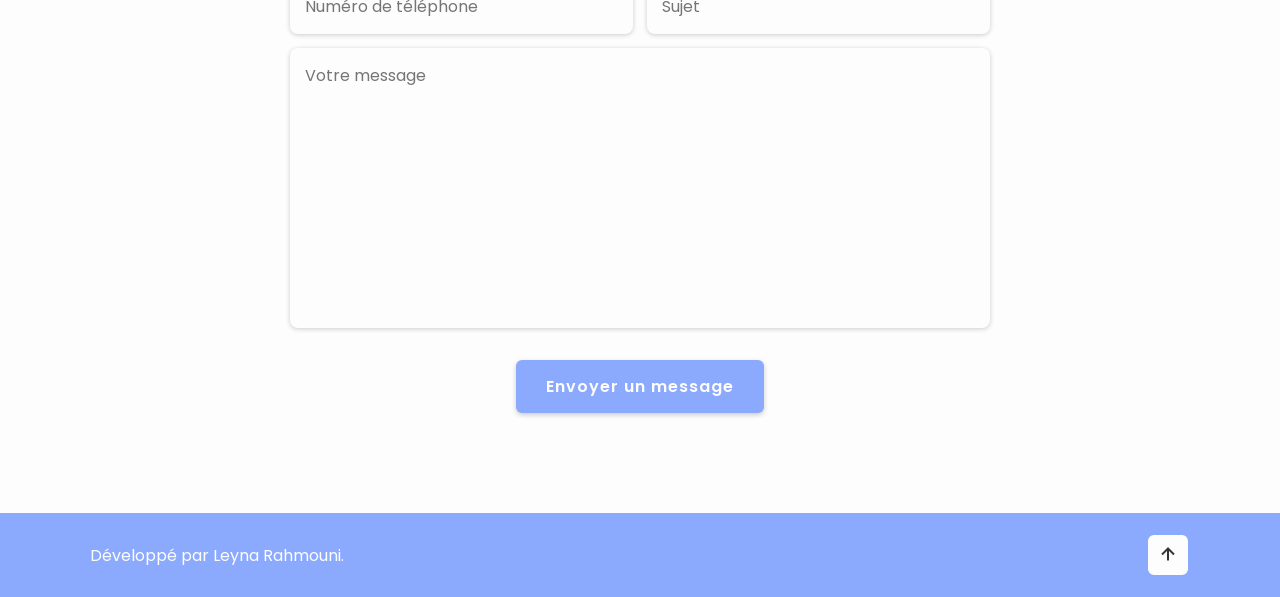
==== commit 6873b261: "Update index.html" ====
--- a/index.html
+++ b/index.html
@@ -91,8 +91,8 @@
 
         <div class="about-content">
             <h2 class="heading">À <span>propos</span></h2>
-            <h3>Je suis étudiante à la Cybermanagement School de Paris.</h3>
-            <p>Après avoir réalisée une première année universitaire à l'université Claude Bernard de Lyon 1 et ayant toujours voulu étudier la cybersécurité; j'ai profité de l'occasion après avoir été acceptée dans cette école. Je suis également Élue Universitaire à l'université Lyon 1 en tant que titulaire. En dehors des cours j'aime beaucoup les nouvelles technologies <i class='bx bx-desktop'></i>, la couture, les jeux videos<i class='bx bx-game' ></i> et le sport<i class='bx bx-basketball'></i>.</p>
+            <h3>Je suis future étudiante à la Cyberuniversité.</h3>
+            <p>Après avoir réalisée une première année universitaire à l'université Claude Bernard de Lyon 1 et ayant toujours voulu étudier la cybersécurité; j'ai profité de l'occasion après avoir été acceptée dans cette école. J'ai également été Élue Universitaire à l'université Lyon 1 en tant que titulaire. En dehors des cours j'aime beaucoup les nouvelles technologies <i class='bx bx-desktop'></i>, la couture, les jeux videos<i class='bx bx-game' ></i> et le sport<i class='bx bx-basketball'></i>.</p>
             <p> J'aime beaucoup découvrir de nouveaux pays. Ma prochaine destination est New York.</p>
         </div>
     </section>
@@ -104,6 +104,11 @@
         <div class="services-container">
             <div class="services-box">
                 <i class='bx bx-code-alt'></i>
+                <h3>Alternante Support applicatif L2 / Assistante RSSI</h3>
+                <p>Actuellement alternante chez Caresid, je suis support applicatif L2 ainsi que Assistante RSSI. Je m'occupe de la rédaction de Charte Utilisateur et Charte Administrateur ainsi que la modification de structure d'établissement de Santé.</p>
+            </div>
+            <div class="services-box">
+                <i class='bx bx-code-alt'></i>
                 <h3>Stagiaire à l'essec en tant que développeuse no code ainsi que DevSecOps</h3>
                 <p>J'ai pu réaliser un stage de 6 mois à l'ESSEC en tant que contributrice Contentfull, projet CNA ainsi que DevSecOps gérant le SIEM de celui-ci sur ELASTIC.</p>
             </div>
@@ -111,7 +116,7 @@
                 <i class='bx bx-laptop' ></i>
                 <h3>Élue Universitaire CFVU Sciences</h3>
                 <p> 
-                    J'ai été Élue universitaire en CFVU sciences. Participant aux conseils universitaires pour améliorer la vie des élèves sur le Campus.
+                    J'ai été Élue universitaire en CFVU sciences. Participant aux conseils universitaires pour améliorer la vie des élèves sur le Campus. 
                 </p>
             </div>
             <div class="services-box">
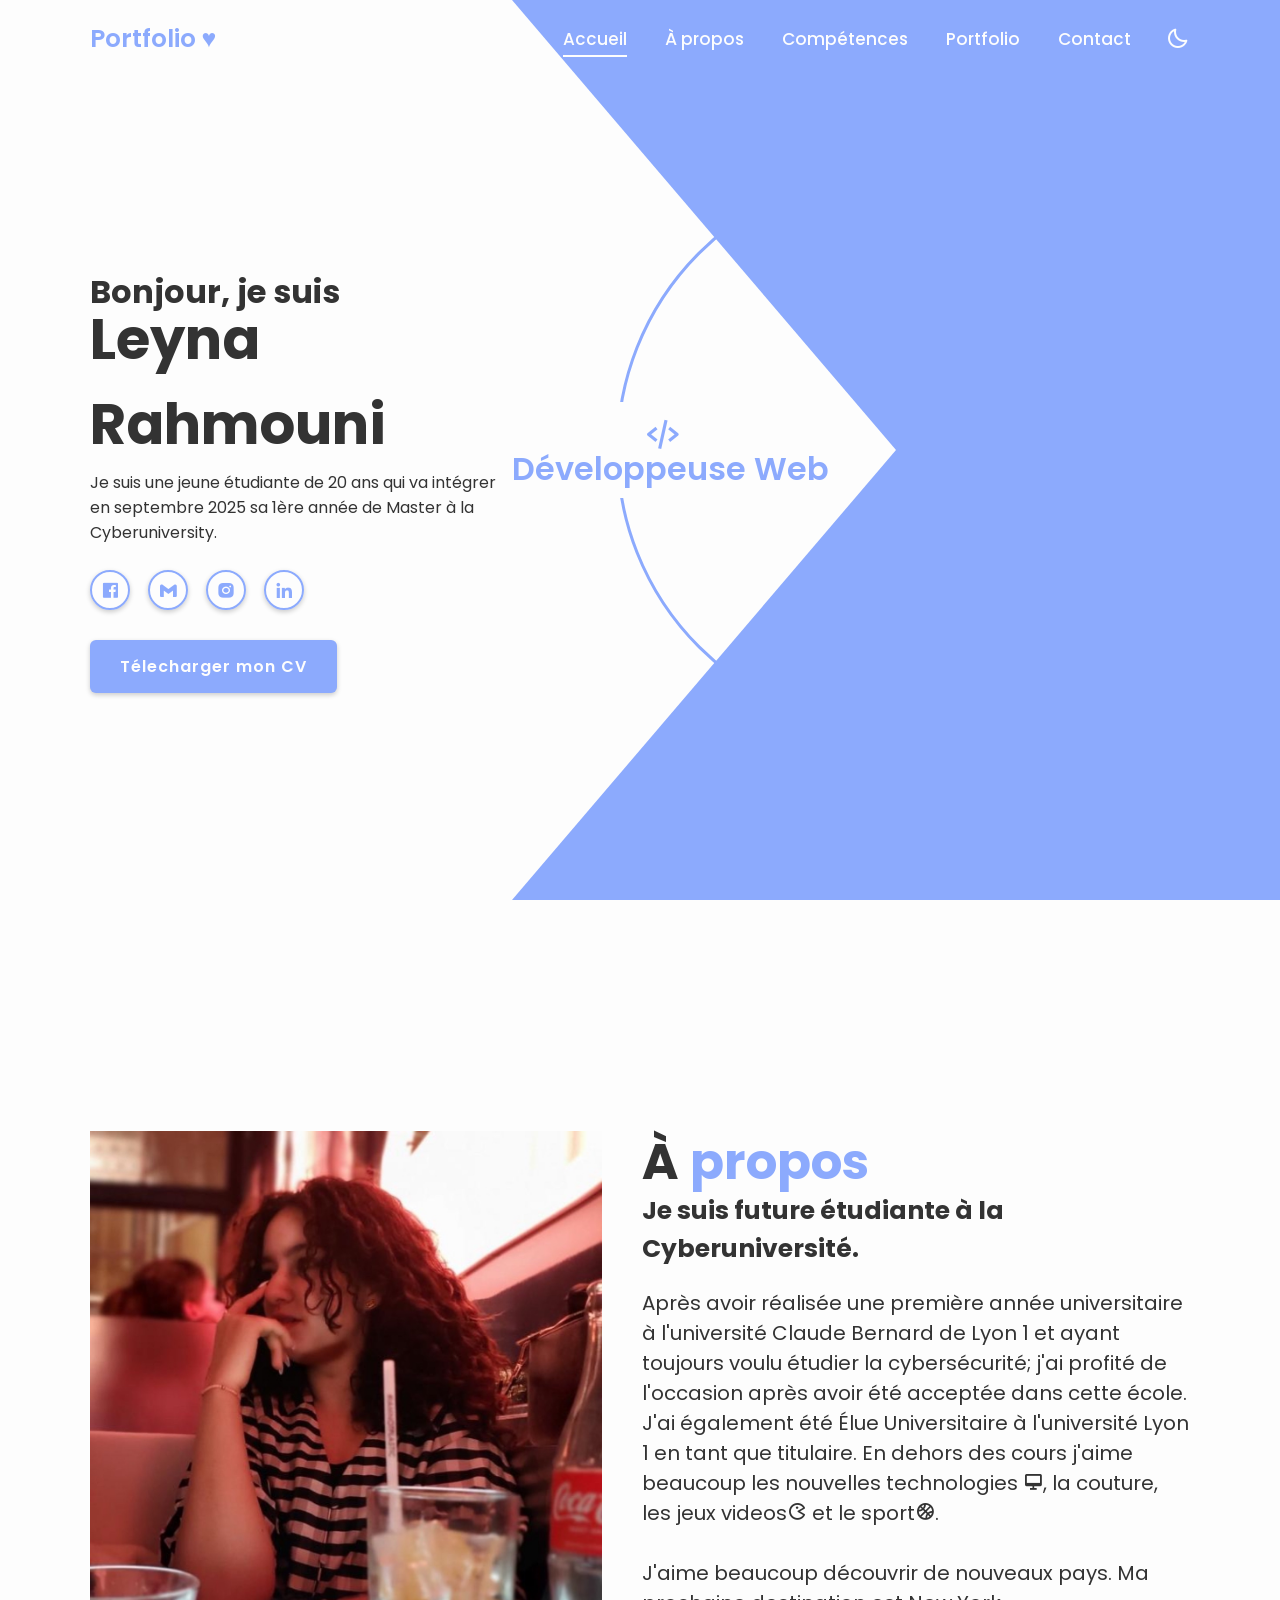
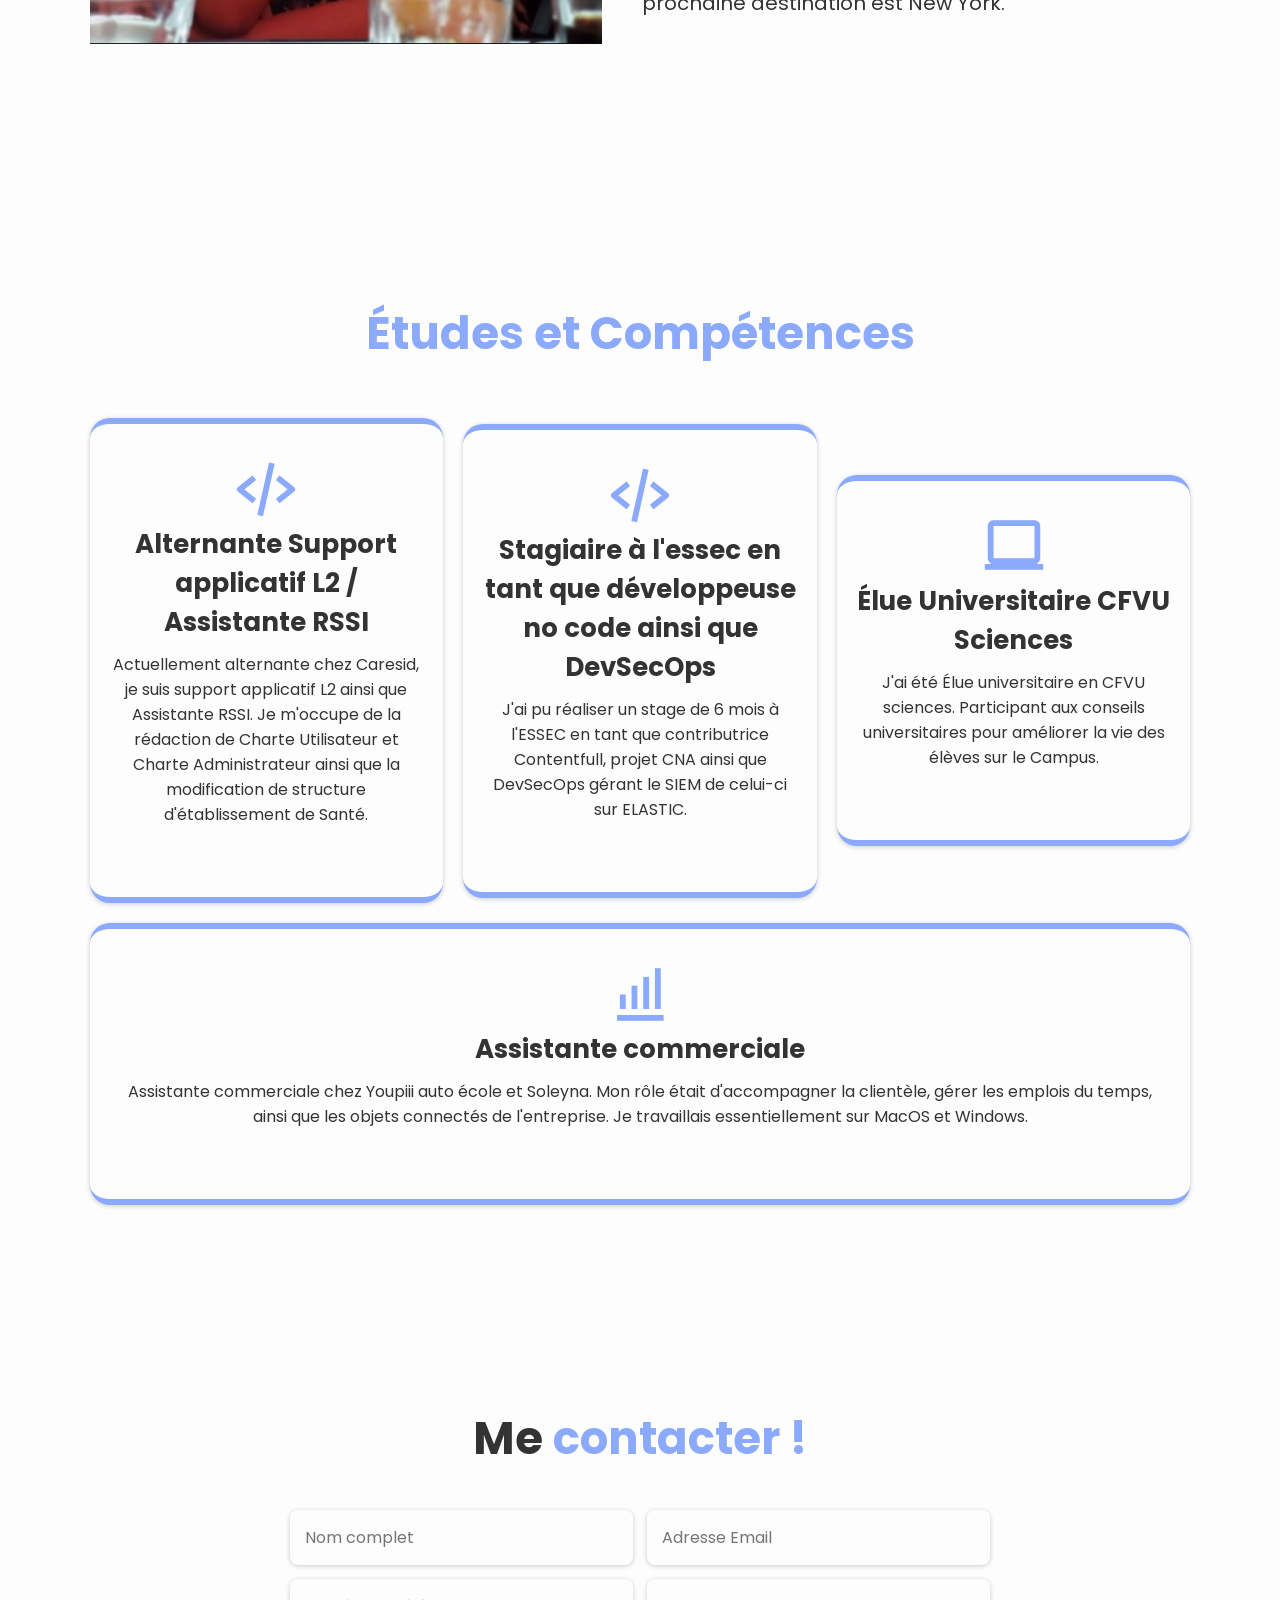
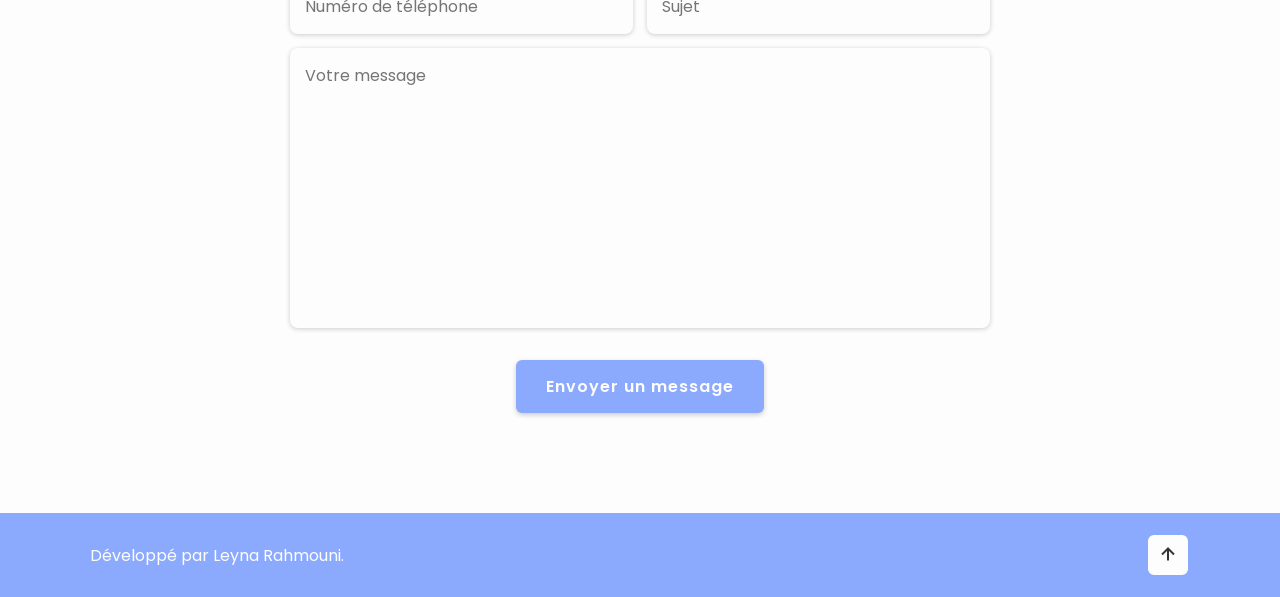
==== commit b40503c7: "Update index.html" ====
--- a/index.html
+++ b/index.html
@@ -41,7 +41,7 @@
         <div class="home-content">
             <h3>Bonjour, je suis</h3>
             <h1>Leyna Rahmouni</h1>
-            <p>Je suis une jeune étudiante de 20 ans qui va intégrer </br>en septembre 2025 sa 4ème année de bachelor à la </br>Cyberuniversity.</p>
+            <p>Je suis une jeune étudiante de 20 ans qui va intégrer </br>en septembre 2025 sa 1ère année de Master à la </br>Cyberuniversity.</p>
 
             <div class="social-media">
                 <a href="https://https://www.facebook.com/alice65083"><i class='bx bxl-facebook-square' ></i></a>
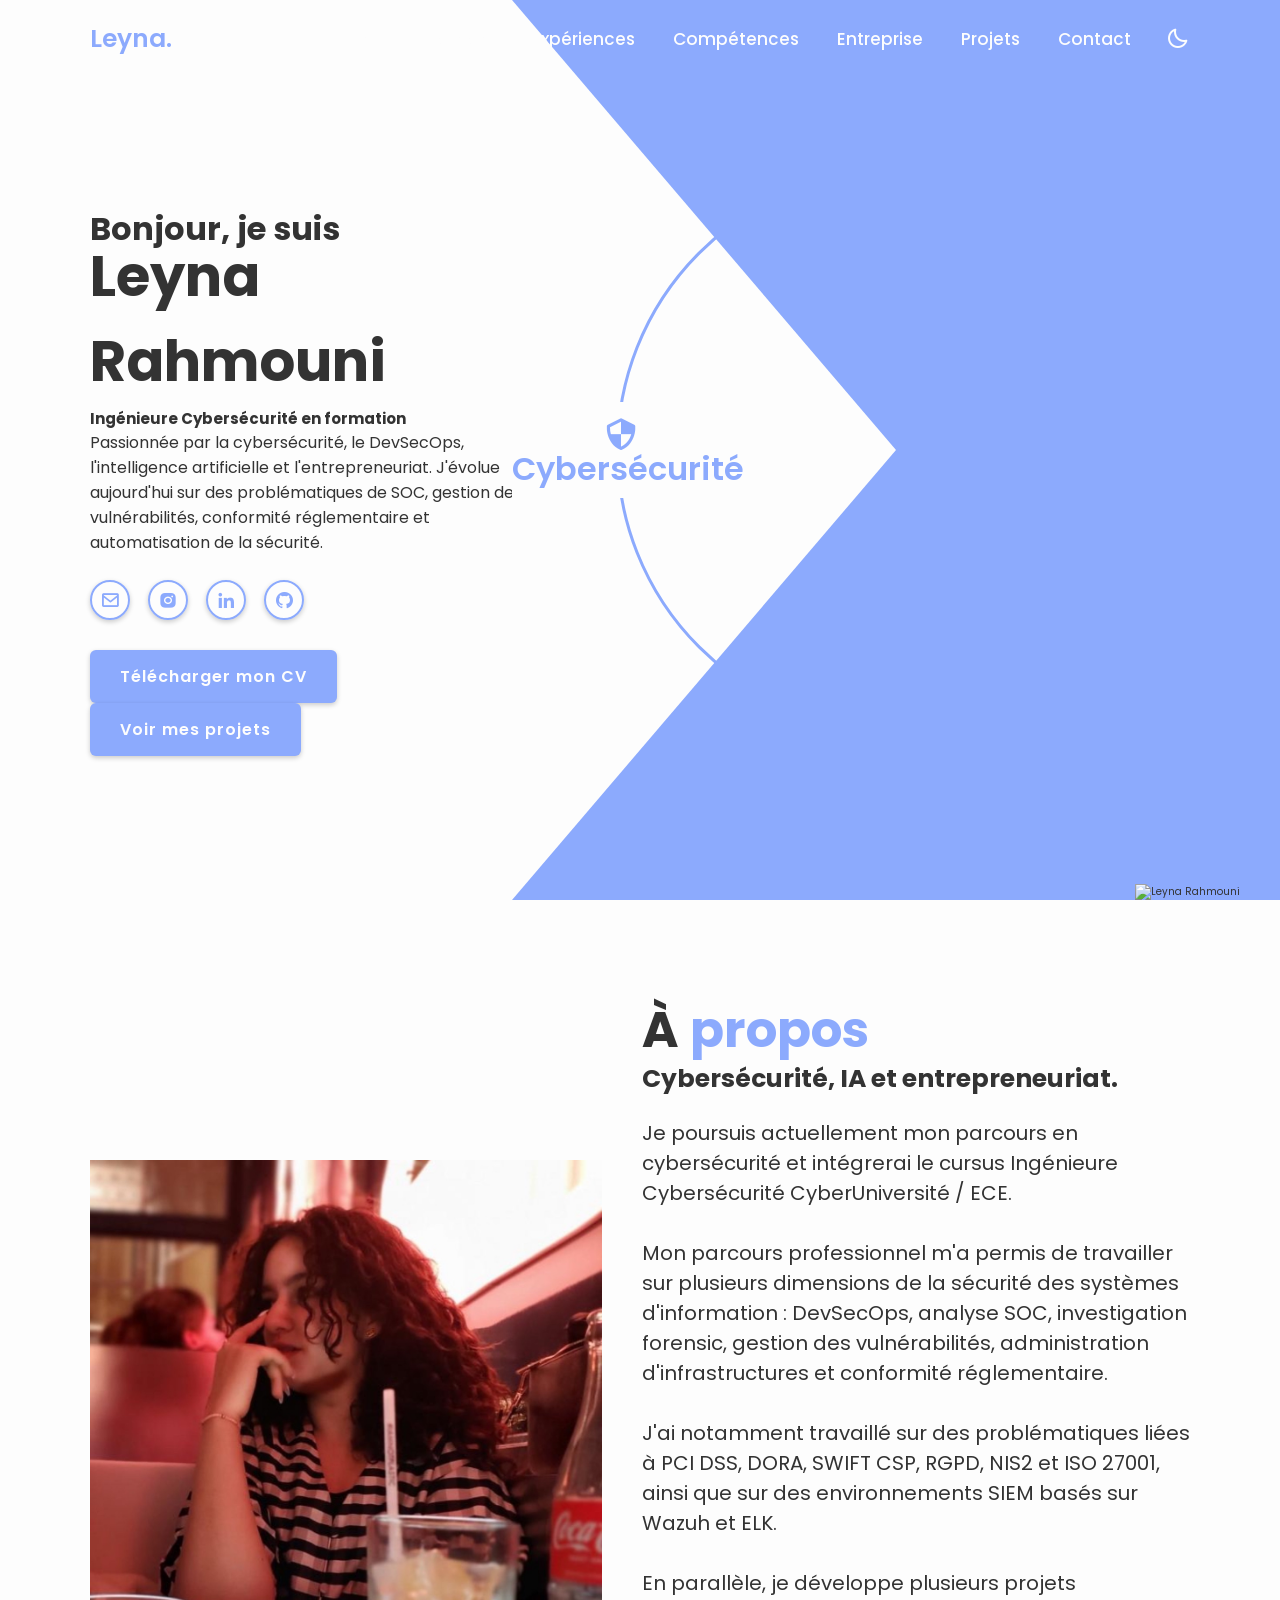
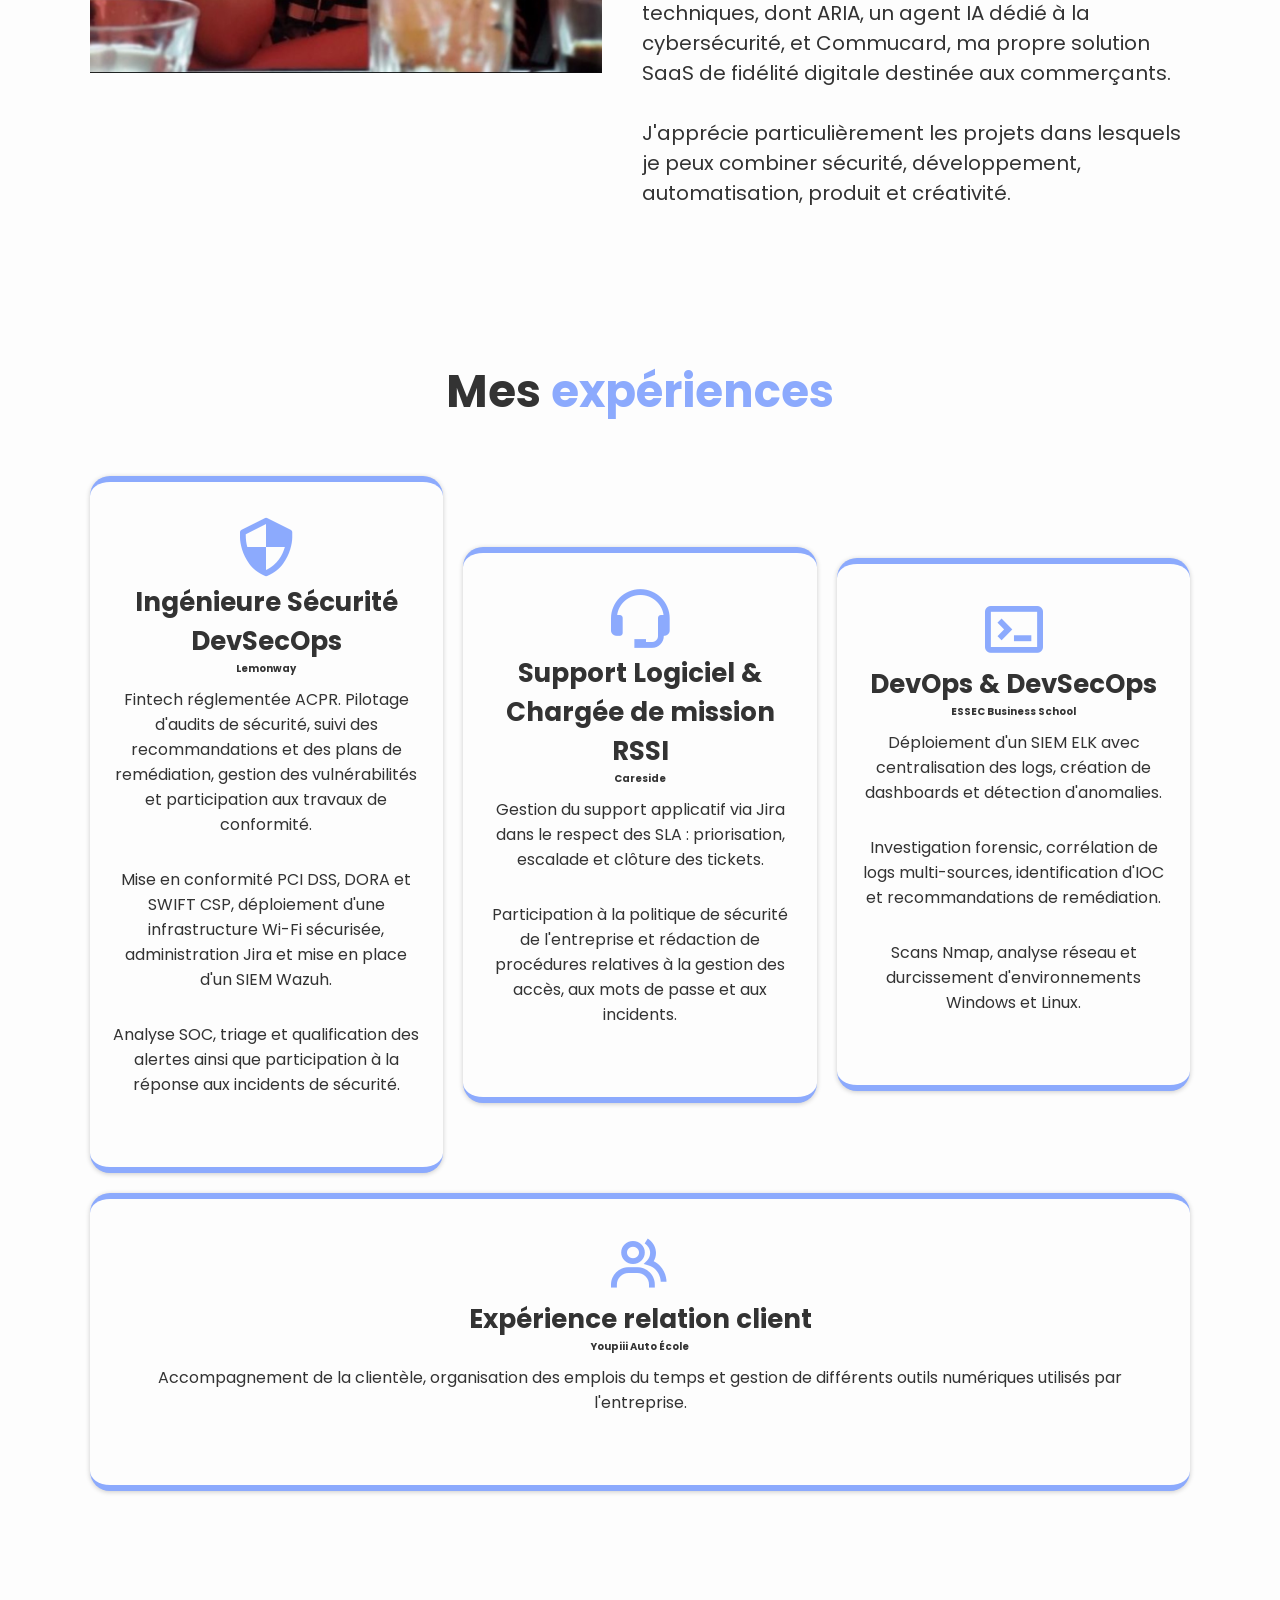
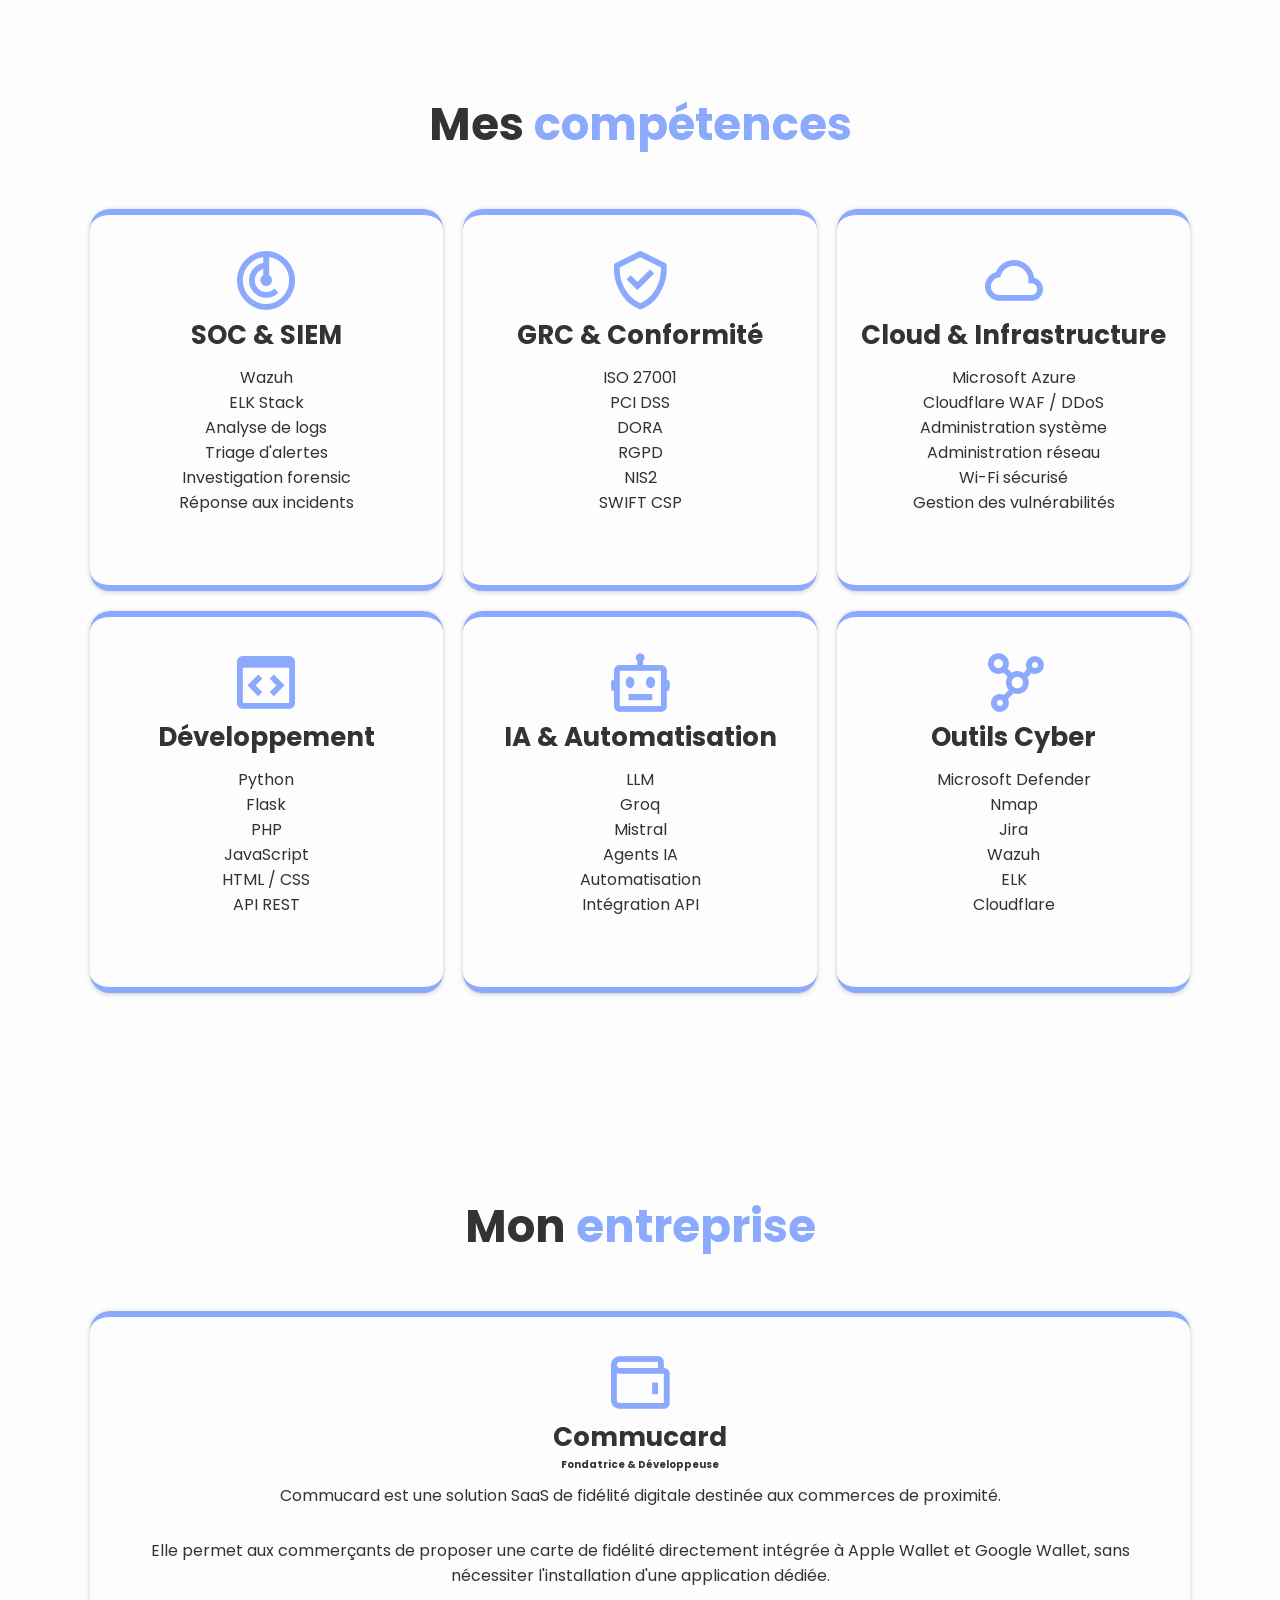
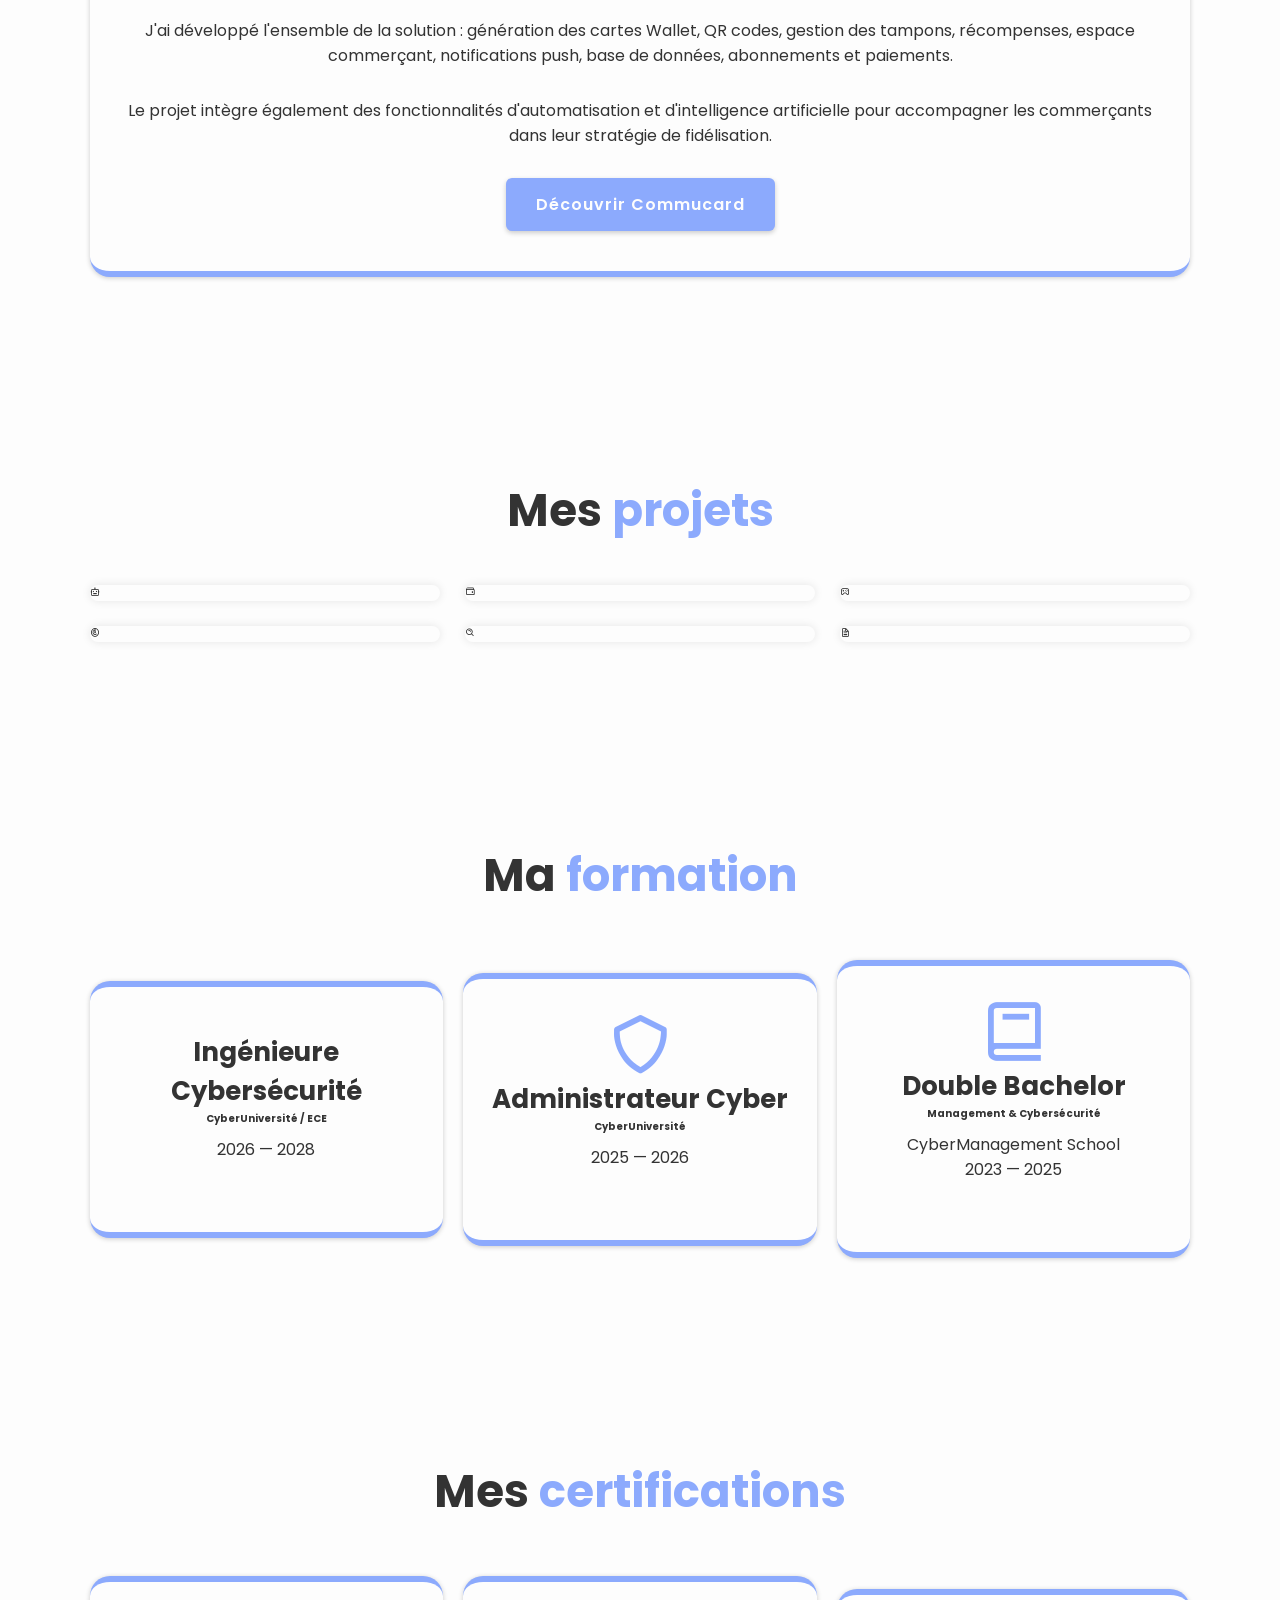
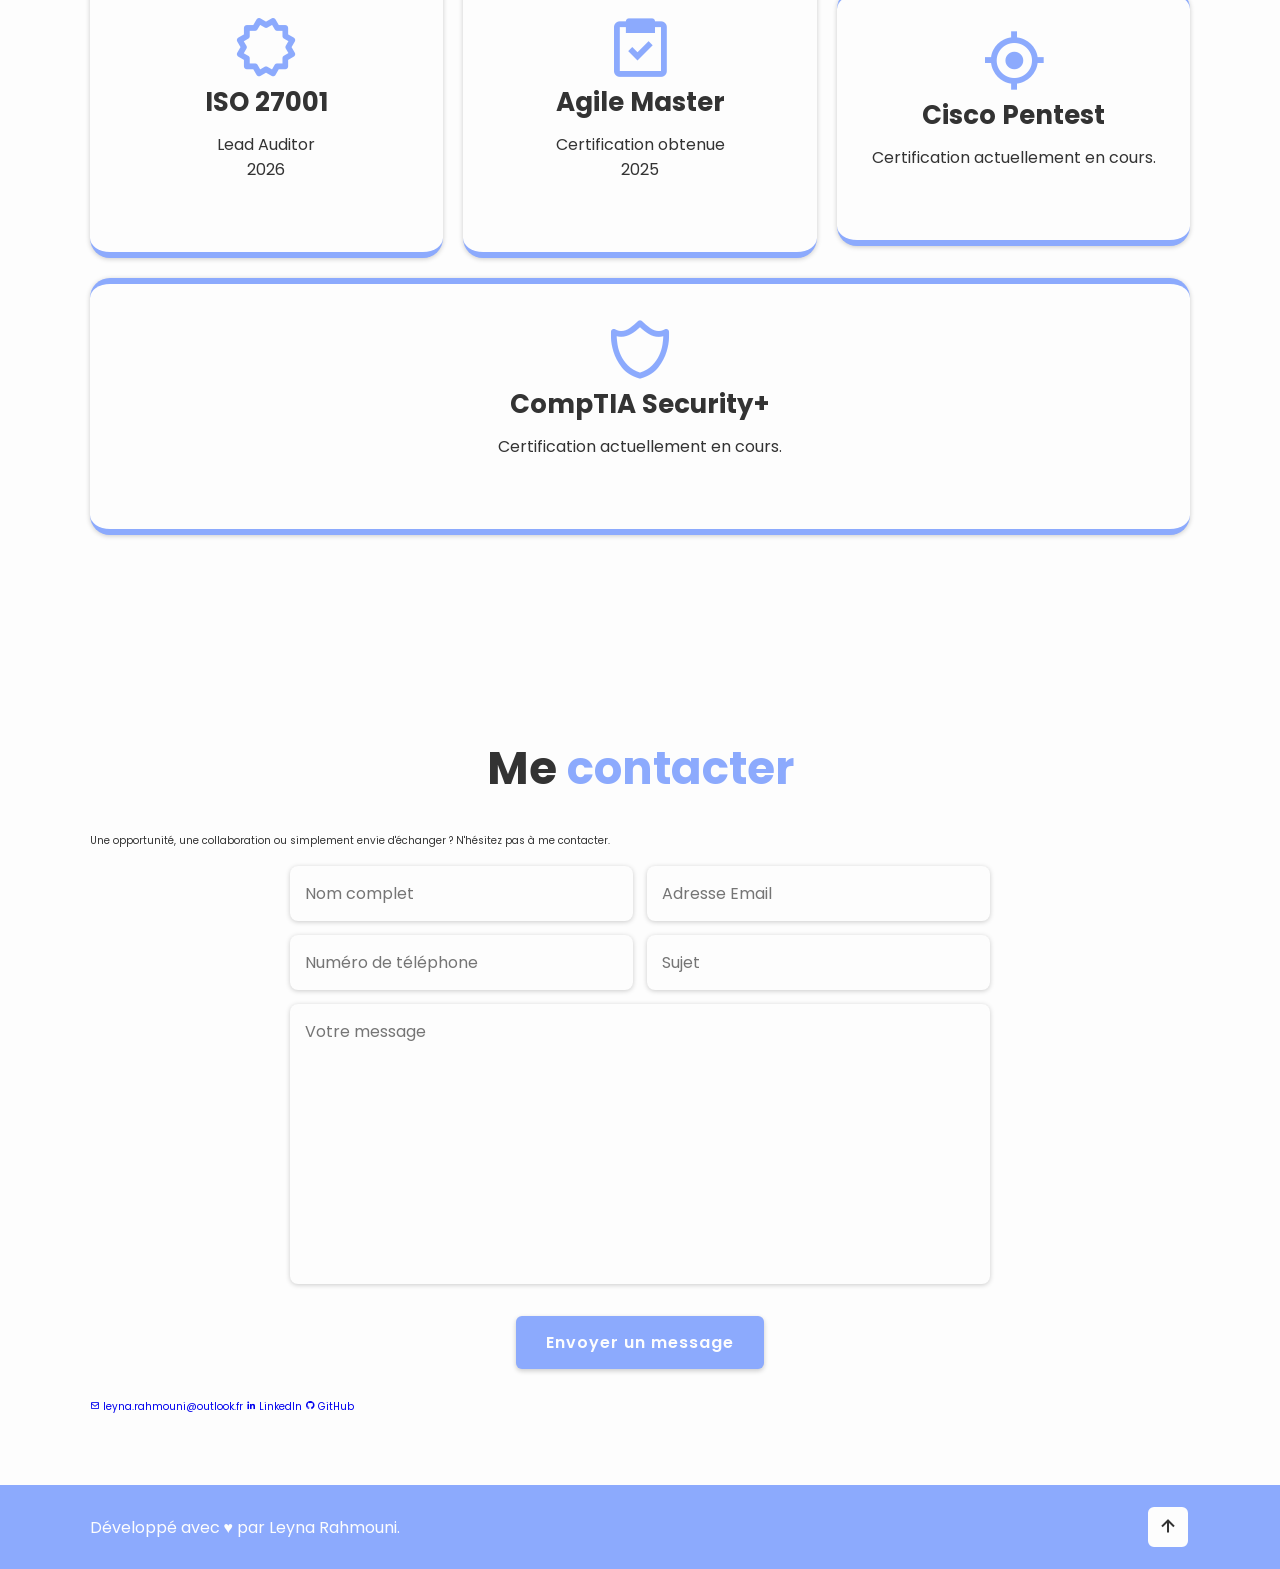
==== commit 87ef0190: "Update index.html" ====
--- a/index.html
+++ b/index.html
@@ -1,213 +1,1276 @@
 <!DOCTYPE html>
-<html lang="en">
+<html lang="fr">
 
 <head>
     <meta charset="UTF-8">
     <meta http-equiv="X-UA-Compatible" content="IE=edge">
     <meta name="viewport" content="width=device-width, initial-scale=1.0">
-    <title>Portfolio Leyna Rahmouni</title>
-
-    <!-- swiper css -->
-    <link rel="stylesheet" href="https://cdn.jsdelivr.net/npm/swiper@9/swiper-bundle.min.css" />
-
-    <!-- box icons -->
-    <link href='https://unpkg.com/boxicons@2.1.4/css/boxicons.min.css' rel='stylesheet'>
-
-    <!-- css -->
+
+    <title>Leyna Rahmouni | Portfolio</title>
+
+    <!-- Swiper CSS -->
+    <link rel="stylesheet"
+        href="https://cdn.jsdelivr.net/npm/swiper@9/swiper-bundle.min.css" />
+
+    <!-- Box Icons -->
+    <link href="https://unpkg.com/boxicons@2.1.4/css/boxicons.min.css"
+        rel="stylesheet">
+
+    <!-- CSS -->
     <link rel="stylesheet" href="style.css">
 </head>
 
 <body>
 
-    <!-- design en-tête -->
+    <!-- ================= HEADER ================= -->
+
     <header class="header">
-        <a href="#" class="logo">Portfolio ♥</a>
+
+        <a href="#home" class="logo">
+            Leyna<span>.</span>
+        </a>
 
         <nav class="navbar">
             <a href="#home" class="active">Accueil</a>
             <a href="#about">À propos</a>
-            <a href="#services">Compétences</a>
-            <a href="#portfolio">Portfolio</a>
+            <a href="#experience">Expériences</a>
+            <a href="#skills">Compétences</a>
+            <a href="#business">Entreprise</a>
+            <a href="#projects">Projets</a>
             <a href="#contact">Contact</a>
         </nav>
 
         <div class="bx bx-moon" id="darkMode-icon"></div>
 
         <div class="bx bx-menu" id="menu-icon"></div>
+
     </header>
 
-    <!-- acceuil design -->
+
+    <!-- ================= ACCUEIL ================= -->
+
     <section class="home" id="home">
+
         <div class="home-content">
+
             <h3>Bonjour, je suis</h3>
+
             <h1>Leyna Rahmouni</h1>
-            <p>Je suis une jeune étudiante de 20 ans qui va intégrer </br>en septembre 2025 sa 1ère année de Master à la </br>Cyberuniversity.</p>
+
+            <h2>
+                Ingénieure Cybersécurité en formation
+            </h2>
+
+            <p>
+                Passionnée par la cybersécurité, le DevSecOps,
+                l'intelligence artificielle et l'entrepreneuriat.
+                J'évolue aujourd'hui sur des problématiques de SOC,
+                gestion des vulnérabilités, conformité réglementaire
+                et automatisation de la sécurité.
+            </p>
+
+
+            <!-- Réseaux -->
 
             <div class="social-media">
-                <a href="https://https://www.facebook.com/alice65083"><i class='bx bxl-facebook-square' ></i></a>
-                <a href="mailto:leyna.rahmouni@outlook.fr"><i class='bx bxl-gmail' ></i></a>
-                <a href="https://www.instagram.com/leyna.png/"><i class='bx bxl-instagram-alt'></i></a>
-                <a href="https://www.linkedin.com/in/leyna-rahmouni/"><i class='bx bxl-linkedin'></i></a>
-            </div>
-
-            <a href="CV-Leyna_Ingénieure_Cybersécurité.pdf" class="btn">Télecharger mon CV</a>
-        </div>
-<!--roue des metiers-->
+
+                <a href="mailto:leyna.rahmouni@outlook.fr"
+                    aria-label="Email">
+                    <i class='bx bx-envelope'></i>
+                </a>
+
+                <a href="https://www.instagram.com/leyna.png/"
+                    target="_blank"
+                    rel="noopener noreferrer"
+                    aria-label="Instagram">
+                    <i class='bx bxl-instagram-alt'></i>
+                </a>
+
+                <a href="https://www.linkedin.com/in/leynarahmouni"
+                    target="_blank"
+                    rel="noopener noreferrer"
+                    aria-label="LinkedIn">
+                    <i class='bx bxl-linkedin'></i>
+                </a>
+
+                <a href="https://github.com/leynaram"
+                    target="_blank"
+                    rel="noopener noreferrer"
+                    aria-label="GitHub">
+                    <i class='bx bxl-github'></i>
+                </a>
+
+            </div>
+
+
+            <div class="home-buttons">
+
+                <a href="CV_Leyna_Rahmouni.pdf"
+                    class="btn"
+                    download>
+                    Télécharger mon CV
+                </a>
+
+                <a href="#projects"
+                    class="btn">
+                    Voir mes projets
+                </a>
+
+            </div>
+
+        </div>
+
+
+        <!-- Cercle métiers -->
+
         <div class="profession-container">
+
             <div class="profession-box">
-                <div class="profession" style="--i:0;">
+
+
+                <div class="profession"
+                    style="--i:0;">
+
+                    <i class='bx bx-shield-quarter'></i>
+
+                    <h3>
+                        Cybersécurité
+                    </h3>
+
+                </div>
+
+
+                <div class="profession"
+                    style="--i:1;">
+
                     <i class='bx bx-code-alt'></i>
-                    <h3>Développeuse Web</h3>
-                </div>
-                <div class="profession" style="--i:1;">
-                    <i class='bx bx-camera'></i>
-                    <h2>Étudiante en cybersécurité</h2>
-                </div>
-                <div class="profession" style="--i:2;">
-                    <i class='bx bx-palette'></i>
-                    <h3>Web Designer</h3>
-                </div>
-                <div class="profession" style="--i:3;">
-                    <i class='bx bx-video-recording'></i>
-                    <h2>Assistante informatique</h2>
-                </div>
+
+                    <h3>
+                        DevSecOps
+                    </h3>
+
+                </div>
+
+
+                <div class="profession"
+                    style="--i:2;">
+
+                    <i class='bx bx-bot'></i>
+
+                    <h3>
+                        IA & Automatisation
+                    </h3>
+
+                </div>
+
+
+                <div class="profession"
+                    style="--i:3;">
+
+                    <i class='bx bx-briefcase-alt-2'></i>
+
+                    <h3>
+                        Entrepreneuse
+                    </h3>
+
+                </div>
+
 
                 <div class="circle"></div>
-            </div>
+
+            </div>
+
 
             <div class="overlay"></div>
-        </div>
+
+        </div>
+
+
+        <!-- Photo -->
 
         <div class="home-img">
-            <img src="images/home.png" alt="">
-        </div>
+
+            <img src="images/home.png"
+                alt="Leyna Rahmouni">
+
+        </div>
+
     </section>
 
-    <!-- A propos -->
+
+
+    <!-- ================= A PROPOS ================= -->
+
     <section class="about" id="about">
+
+
         <div class="about-img">
-            <img src="IMG_3827.png" alt="a propos">
-        </div>
+
+            <img src="IMG_3827.png"
+                alt="Leyna Rahmouni">
+
+        </div>
+
 
         <div class="about-content">
-            <h2 class="heading">À <span>propos</span></h2>
-            <h3>Je suis future étudiante à la Cyberuniversité.</h3>
-            <p>Après avoir réalisée une première année universitaire à l'université Claude Bernard de Lyon 1 et ayant toujours voulu étudier la cybersécurité; j'ai profité de l'occasion après avoir été acceptée dans cette école. J'ai également été Élue Universitaire à l'université Lyon 1 en tant que titulaire. En dehors des cours j'aime beaucoup les nouvelles technologies <i class='bx bx-desktop'></i>, la couture, les jeux videos<i class='bx bx-game' ></i> et le sport<i class='bx bx-basketball'></i>.</p>
-            <p> J'aime beaucoup découvrir de nouveaux pays. Ma prochaine destination est New York.</p>
-        </div>
+
+
+            <h2 class="heading">
+
+                À <span>propos</span>
+
+            </h2>
+
+
+            <h3>
+                Cybersécurité, IA et entrepreneuriat.
+            </h3>
+
+
+            <p>
+                Je poursuis actuellement mon parcours en cybersécurité
+                et intégrerai le cursus Ingénieure Cybersécurité
+                CyberUniversité / ECE.
+            </p>
+
+
+            <p>
+                Mon parcours professionnel m'a permis de travailler
+                sur plusieurs dimensions de la sécurité des systèmes
+                d'information : DevSecOps, analyse SOC,
+                investigation forensic, gestion des vulnérabilités,
+                administration d'infrastructures et conformité
+                réglementaire.
+            </p>
+
+
+            <p>
+                J'ai notamment travaillé sur des problématiques liées
+                à PCI DSS, DORA, SWIFT CSP, RGPD, NIS2 et ISO 27001,
+                ainsi que sur des environnements SIEM basés sur
+                Wazuh et ELK.
+            </p>
+
+
+            <p>
+                En parallèle, je développe plusieurs projets techniques,
+                dont ARIA, un agent IA dédié à la cybersécurité,
+                et Commucard, ma propre solution SaaS de fidélité
+                digitale destinée aux commerçants.
+            </p>
+
+
+            <p>
+                J'apprécie particulièrement les projets dans lesquels
+                je peux combiner sécurité, développement,
+                automatisation, produit et créativité.
+            </p>
+
+        </div>
+
     </section>
 
-    <!-- Études et Compétences -->
-    <section class="services" id="services">
-        <h2 class="heading"><span>Études et Compétences</span></h2>
+
+
+    <!-- ================= EXPERIENCES ================= -->
+
+    <section class="services" id="experience">
+
+
+        <h2 class="heading">
+
+            Mes <span>expériences</span>
+
+        </h2>
+
 
         <div class="services-container">
-            <div class="services-box">
-                <i class='bx bx-code-alt'></i>
-                <h3>Alternante Support applicatif L2 / Assistante RSSI</h3>
-                <p>Actuellement alternante chez Caresid, je suis support applicatif L2 ainsi que Assistante RSSI. Je m'occupe de la rédaction de Charte Utilisateur et Charte Administrateur ainsi que la modification de structure d'établissement de Santé.</p>
-            </div>
-            <div class="services-box">
-                <i class='bx bx-code-alt'></i>
-                <h3>Stagiaire à l'essec en tant que développeuse no code ainsi que DevSecOps</h3>
-                <p>J'ai pu réaliser un stage de 6 mois à l'ESSEC en tant que contributrice Contentfull, projet CNA ainsi que DevSecOps gérant le SIEM de celui-ci sur ELASTIC.</p>
-            </div>
-            <div class="services-box">
-                <i class='bx bx-laptop' ></i>
-                <h3>Élue Universitaire CFVU Sciences</h3>
-                <p> 
-                    J'ai été Élue universitaire en CFVU sciences. Participant aux conseils universitaires pour améliorer la vie des élèves sur le Campus. 
-                </p>
-            </div>
-            <div class="services-box">
-                <i class='bx bx-bar-chart-alt'></i>
-                <h3>Assistante commerciale</h3>
-                <p>Assistante commerciale chez Youpiii auto école et Soleyna. Mon rôle était d'accompagner la clientèle, gérer les emplois du temps, ainsi que les objets connectés de l'entreprise. Je travaillais essentiellement sur MacOS et Windows.</p>
-            </div>
-        </div>
+
+
+            <!-- Lemonway -->
+
+            <div class="services-box">
+
+                <i class='bx bx-shield-quarter'></i>
+
+                <h3>
+                    Ingénieure Sécurité DevSecOps
+                </h3>
+
+                <h4>
+                    Lemonway
+                </h4>
+
+                <p>
+                    Fintech réglementée ACPR.
+                    Pilotage d'audits de sécurité,
+                    suivi des recommandations et des plans
+                    de remédiation, gestion des vulnérabilités
+                    et participation aux travaux de conformité.
+                </p>
+
+                <p>
+                    Mise en conformité PCI DSS, DORA et SWIFT CSP,
+                    déploiement d'une infrastructure Wi-Fi sécurisée,
+                    administration Jira et mise en place
+                    d'un SIEM Wazuh.
+                </p>
+
+                <p>
+                    Analyse SOC, triage et qualification
+                    des alertes ainsi que participation
+                    à la réponse aux incidents de sécurité.
+                </p>
+
+            </div>
+
+
+
+            <!-- Careside -->
+
+            <div class="services-box">
+
+                <i class='bx bx-support'></i>
+
+                <h3>
+                    Support Logiciel & Chargée de mission RSSI
+                </h3>
+
+                <h4>
+                    Careside
+                </h4>
+
+                <p>
+                    Gestion du support applicatif via Jira
+                    dans le respect des SLA :
+                    priorisation, escalade et clôture
+                    des tickets.
+                </p>
+
+                <p>
+                    Participation à la politique de sécurité
+                    de l'entreprise et rédaction
+                    de procédures relatives à la gestion
+                    des accès, aux mots de passe
+                    et aux incidents.
+                </p>
+
+            </div>
+
+
+
+            <!-- ESSEC -->
+
+            <div class="services-box">
+
+                <i class='bx bx-terminal'></i>
+
+                <h3>
+                    DevOps & DevSecOps
+                </h3>
+
+                <h4>
+                    ESSEC Business School
+                </h4>
+
+                <p>
+                    Déploiement d'un SIEM ELK avec
+                    centralisation des logs,
+                    création de dashboards
+                    et détection d'anomalies.
+                </p>
+
+                <p>
+                    Investigation forensic,
+                    corrélation de logs multi-sources,
+                    identification d'IOC
+                    et recommandations de remédiation.
+                </p>
+
+                <p>
+                    Scans Nmap, analyse réseau
+                    et durcissement d'environnements
+                    Windows et Linux.
+                </p>
+
+            </div>
+
+
+
+            <!-- Ancienne expérience -->
+
+            <div class="services-box">
+
+                <i class='bx bx-group'></i>
+
+                <h3>
+                    Expérience relation client
+                </h3>
+
+                <h4>
+                    Youpiii Auto École
+                </h4>
+
+                <p>
+                    Accompagnement de la clientèle,
+                    organisation des emplois du temps
+                    et gestion de différents outils
+                    numériques utilisés par l'entreprise.
+                </p>
+
+            </div>
+
+
+        </div>
+
     </section>
 
-    <!-- portfolio
-    <section class="portfolio" id="portfolio">
-        <h2 class="heading"> </h2>
+
+
+    <!-- ================= COMPETENCES ================= -->
+
+    <section class="services" id="skills">
+
+
+        <h2 class="heading">
+
+            Mes <span>compétences</span>
+
+        </h2>
+
+
+        <div class="services-container">
+
+
+            <div class="services-box">
+
+                <i class='bx bx-radar'></i>
+
+                <h3>
+                    SOC & SIEM
+                </h3>
+
+                <p>
+                    Wazuh
+                    <br>
+                    ELK Stack
+                    <br>
+                    Analyse de logs
+                    <br>
+                    Triage d'alertes
+                    <br>
+                    Investigation forensic
+                    <br>
+                    Réponse aux incidents
+                </p>
+
+            </div>
+
+
+
+            <div class="services-box">
+
+                <i class='bx bx-check-shield'></i>
+
+                <h3>
+                    GRC & Conformité
+                </h3>
+
+                <p>
+                    ISO 27001
+                    <br>
+                    PCI DSS
+                    <br>
+                    DORA
+                    <br>
+                    RGPD
+                    <br>
+                    NIS2
+                    <br>
+                    SWIFT CSP
+                </p>
+
+            </div>
+
+
+
+            <div class="services-box">
+
+                <i class='bx bx-cloud'></i>
+
+                <h3>
+                    Cloud & Infrastructure
+                </h3>
+
+                <p>
+                    Microsoft Azure
+                    <br>
+                    Cloudflare WAF / DDoS
+                    <br>
+                    Administration système
+                    <br>
+                    Administration réseau
+                    <br>
+                    Wi-Fi sécurisé
+                    <br>
+                    Gestion des vulnérabilités
+                </p>
+
+            </div>
+
+
+
+            <div class="services-box">
+
+                <i class='bx bx-code-block'></i>
+
+                <h3>
+                    Développement
+                </h3>
+
+                <p>
+                    Python
+                    <br>
+                    Flask
+                    <br>
+                    PHP
+                    <br>
+                    JavaScript
+                    <br>
+                    HTML / CSS
+                    <br>
+                    API REST
+                </p>
+
+            </div>
+
+
+
+            <div class="services-box">
+
+                <i class='bx bx-bot'></i>
+
+                <h3>
+                    IA & Automatisation
+                </h3>
+
+                <p>
+                    LLM
+                    <br>
+                    Groq
+                    <br>
+                    Mistral
+                    <br>
+                    Agents IA
+                    <br>
+                    Automatisation
+                    <br>
+                    Intégration API
+                </p>
+
+            </div>
+
+
+
+            <div class="services-box">
+
+                <i class='bx bx-network-chart'></i>
+
+                <h3>
+                    Outils Cyber
+                </h3>
+
+                <p>
+                    Microsoft Defender
+                    <br>
+                    Nmap
+                    <br>
+                    Jira
+                    <br>
+                    Wazuh
+                    <br>
+                    ELK
+                    <br>
+                    Cloudflare
+                </p>
+
+            </div>
+
+
+        </div>
+
+    </section>
+
+
+
+    <!-- ================= ENTREPRISE ================= -->
+
+    <section class="services" id="business">
+
+
+        <h2 class="heading">
+
+            Mon <span>entreprise</span>
+
+        </h2>
+
+
+        <div class="services-container">
+
+
+            <div class="services-box business-box">
+
+                <i class='bx bx-wallet'></i>
+
+
+                <h3>
+                    Commucard
+                </h3>
+
+
+                <h4>
+                    Fondatrice & Développeuse
+                </h4>
+
+
+                <p>
+                    Commucard est une solution SaaS
+                    de fidélité digitale destinée
+                    aux commerces de proximité.
+                </p>
+
+
+                <p>
+                    Elle permet aux commerçants
+                    de proposer une carte de fidélité
+                    directement intégrée
+                    à Apple Wallet et Google Wallet,
+                    sans nécessiter l'installation
+                    d'une application dédiée.
+                </p>
+
+
+                <p>
+                    J'ai développé l'ensemble
+                    de la solution :
+                    génération des cartes Wallet,
+                    QR codes, gestion des tampons,
+                    récompenses, espace commerçant,
+                    notifications push,
+                    base de données,
+                    abonnements et paiements.
+                </p>
+
+
+                <p>
+                    Le projet intègre également
+                    des fonctionnalités d'automatisation
+                    et d'intelligence artificielle
+                    pour accompagner les commerçants
+                    dans leur stratégie de fidélisation.
+                </p>
+
+
+                <a href="https://commucard.fr"
+                    target="_blank"
+                    rel="noopener noreferrer"
+                    class="btn">
+
+                    Découvrir Commucard
+
+                </a>
+
+            </div>
+
+
+        </div>
+
+    </section>
+
+
+
+    <!-- ================= PROJETS ================= -->
+
+    <section class="portfolio" id="projects">
+
+
+        <h2 class="heading">
+
+            Mes <span>projets</span>
+
+        </h2>
+
 
         <div class="portfolio-container">
+
+
+            <!-- ARIA -->
+
             <div class="portfolio-box">
-                <img src="images/image2.jpeg" alt="">
+
+                <div class="project-icon">
+
+                    <i class='bx bx-bot'></i>
+
+                </div>
+
 
                 <div class="portfolio-layer">
-                    <h4>To do liste application Web</h4>
-                    <p>Voici une to do liste en ligne ou la data est stockée sur le navigateur. Elle permet de créer des taches, les valider et à également une barre de progression. </p>
-                    <a href="indexo.html"><i class='bx bx-link-external'></i></a>
-                </div>
-            </div>
+
+                    <h4>
+                        ARIA
+                    </h4>
+
+                    <p>
+                        Agent IA de cybersécurité
+                        conçu et développé en autonomie.
+                    </p>
+
+                    <p>
+                        Intégration de Microsoft Defender,
+                        Cloudflare WAF, Jira,
+                        modules OSINT et conformité
+                        RGPD / NIS2 / DORA.
+                    </p>
+
+
+                    <a href="#experience"
+                        title="Découvrir ARIA">
+
+                        <i class='bx bx-link-external'></i>
+
+                    </a>
+
+                </div>
+
+            </div>
+
+
+
+            <!-- Commucard -->
+
             <div class="portfolio-box">
-                <img src="images/image5.jpeg" alt="">
+
+                <div class="project-icon">
+
+                    <i class='bx bx-wallet'></i>
+
+                </div>
+
 
                 <div class="portfolio-layer">
-                    <h4>Site web essec</h4>
-                    <p>J'ai participée en tant que contributrice au nouveau site de l'ESSEC lors d'une période de stage de 2 mois. </p>
-                    <a href="#"><i class='bx bx-link-external'></i></a>
-                </div>
-            </div>
+
+                    <h4>
+                        Commucard
+                    </h4>
+
+                    <p>
+                        Solution SaaS
+                        de fidélité digitale avec
+                        Apple Wallet,
+                        Google Wallet,
+                        QR codes et espace commerçant.
+                    </p>
+
+
+                    <a href="https://commucard.fr"
+                        target="_blank"
+                        rel="noopener noreferrer"
+                        title="Voir Commucard">
+
+                        <i class='bx bx-link-external'></i>
+
+                    </a>
+
+                </div>
+
+            </div>
+
+
+
+            <!-- Jeu -->
+
             <div class="portfolio-box">
-                <img src="images/image4.jpeg" alt="">
+
+                <div class="project-icon">
+
+                    <i class='bx bx-joystick'></i>
+
+                </div>
+
 
                 <div class="portfolio-layer">
-                    <h4>Ancien site CV</h4>
-                    <p>Ce site à été créer récemment et permet de voir mon évolution en plusieurs mois.</p>
-                    <a href="https://leynarahmouni.fr"><i class='bx bx-link-external'></i></a>
-                </div>
-            </div>
-        </div>
-    </section> -->
-
-
-              <!--  <div class="swiper-button-next"></div>
-                <div class="swiper-button-prev"></div>
-                <div class="swiper-pagination"></div>-->
-            </div>
-        </div>
-    </div>
-
-    <!-- contact  -->
+
+                    <h4>
+                        Projet Jeu
+                    </h4>
+
+                    <p>
+                        Une expérience interactive
+                        développée sous la forme
+                        d'une page web dédiée.
+                    </p>
+
+
+                    <a href="index1.html"
+                        title="Lancer le jeu">
+
+                        <i class='bx bx-play-circle'></i>
+
+                    </a>
+
+                </div>
+
+            </div>
+
+
+
+            <!-- SIEM -->
+
+            <div class="portfolio-box">
+
+                <div class="project-icon">
+
+                    <i class='bx bx-radar'></i>
+
+                </div>
+
+
+                <div class="portfolio-layer">
+
+                    <h4>
+                        SOC & SIEM
+                    </h4>
+
+                    <p>
+                        Travaux autour de Wazuh
+                        et ELK :
+                        centralisation des logs,
+                        analyse d'alertes,
+                        corrélation,
+                        investigation
+                        et recherche d'IOC.
+                    </p>
+
+
+                    <a href="#experience"
+                        title="Voir mon expérience SOC">
+
+                        <i class='bx bx-link-external'></i>
+
+                    </a>
+
+                </div>
+
+            </div>
+
+
+
+            <!-- Forensic -->
+
+            <div class="portfolio-box">
+
+                <div class="project-icon">
+
+                    <i class='bx bx-search-alt'></i>
+
+                </div>
+
+
+                <div class="portfolio-layer">
+
+                    <h4>
+                        Investigation Forensic
+                    </h4>
+
+                    <p>
+                        Analyse de logs multi-sources,
+                        investigation d'activités suspectes
+                        et identification d'indicateurs
+                        de compromission.
+                    </p>
+
+
+                    <a href="#experience">
+
+                        <i class='bx bx-link-external'></i>
+
+                    </a>
+
+                </div>
+
+            </div>
+
+
+
+            <!-- GRC -->
+
+            <div class="portfolio-box">
+
+                <div class="project-icon">
+
+                    <i class='bx bx-file'></i>
+
+                </div>
+
+
+                <div class="portfolio-layer">
+
+                    <h4>
+                        GRC & Conformité
+                    </h4>
+
+                    <p>
+                        Travaux liés à PCI DSS,
+                        DORA, SWIFT CSP,
+                        RGPD, NIS2
+                        et ISO 27001.
+                    </p>
+
+
+                    <a href="#skills">
+
+                        <i class='bx bx-link-external'></i>
+
+                    </a>
+
+                </div>
+
+            </div>
+
+
+        </div>
+
+    </section>
+
+
+
+    <!-- ================= FORMATION ================= -->
+
+    <section class="services" id="education">
+
+
+        <h2 class="heading">
+
+            Ma <span>formation</span>
+
+        </h2>
+
+
+        <div class="services-container">
+
+
+            <div class="services-box">
+
+                <i class='bx bx-graduation'></i>
+
+                <h3>
+                    Ingénieure Cybersécurité
+                </h3>
+
+                <h4>
+                    CyberUniversité / ECE
+                </h4>
+
+                <p>
+                    2026 — 2028
+                </p>
+
+            </div>
+
+
+
+            <div class="services-box">
+
+                <i class='bx bx-shield'></i>
+
+                <h3>
+                    Administrateur Cyber
+                </h3>
+
+                <h4>
+                    CyberUniversité
+                </h4>
+
+                <p>
+                    2025 — 2026
+                </p>
+
+            </div>
+
+
+
+            <div class="services-box">
+
+                <i class='bx bx-book'></i>
+
+                <h3>
+                    Double Bachelor
+                </h3>
+
+                <h4>
+                    Management & Cybersécurité
+                </h4>
+
+                <p>
+                    CyberManagement School
+                    <br>
+                    2023 — 2025
+                </p>
+
+            </div>
+
+
+        </div>
+
+    </section>
+
+
+
+    <!-- ================= CERTIFICATIONS ================= -->
+
+    <section class="services" id="certifications">
+
+
+        <h2 class="heading">
+
+            Mes <span>certifications</span>
+
+        </h2>
+
+
+        <div class="services-container">
+
+
+            <div class="services-box">
+
+                <i class='bx bx-certification'></i>
+
+                <h3>
+                    ISO 27001
+                </h3>
+
+                <p>
+                    Lead Auditor
+                    <br>
+                    2026
+                </p>
+
+            </div>
+
+
+
+            <div class="services-box">
+
+                <i class='bx bx-task'></i>
+
+                <h3>
+                    Agile Master
+                </h3>
+
+                <p>
+                    Certification obtenue
+                    <br>
+                    2025
+                </p>
+
+            </div>
+
+
+
+            <div class="services-box">
+
+                <i class='bx bx-target-lock'></i>
+
+                <h3>
+                    Cisco Pentest
+                </h3>
+
+                <p>
+                    Certification
+                    actuellement en cours.
+                </p>
+
+            </div>
+
+
+
+            <div class="services-box">
+
+                <i class='bx bx-shield-alt-2'></i>
+
+                <h3>
+                    CompTIA Security+
+                </h3>
+
+                <p>
+                    Certification
+                    actuellement en cours.
+                </p>
+
+            </div>
+
+
+        </div>
+
+    </section>
+
+
+
+    <!-- ================= CONTACT ================= -->
+
     <section class="contact" id="contact">
-        <h2 class="heading">Me <span>contacter !</span></h2>
-
-        <form action="">
+
+
+        <h2 class="heading">
+
+            Me <span>contacter</span>
+
+        </h2>
+
+
+        <p class="contact-intro">
+
+            Une opportunité, une collaboration
+            ou simplement envie d'échanger ?
+            N'hésitez pas à me contacter.
+
+        </p>
+
+
+        <form action="mailto:leyna.rahmouni@outlook.fr"
+            method="post"
+            enctype="text/plain">
+
+
             <div class="input-box">
-                <input type="text" placeholder="Nom complet">
-                <input type="email" placeholder="Adresse Email">
-            </div>
+
+                <input type="text"
+                    name="nom"
+                    placeholder="Nom complet"
+                    required>
+
+
+                <input type="email"
+                    name="email"
+                    placeholder="Adresse Email"
+                    required>
+
+            </div>
+
+
             <div class="input-box">
-                <input type="number" placeholder="Numéro de téléphone">
-                <input type="text" placeholder="Sujet">
-            </div>
-            <textarea name="" id="" cols="30" rows="10" placeholder="Votre message"></textarea>
-            <a href="mailto:leyna.rahmouni@outlook.fr"class="btn">Envoyer un message</a>
+
+                <input type="tel"
+                    name="telephone"
+                    placeholder="Numéro de téléphone">
+
+
+                <input type="text"
+                    name="sujet"
+                    placeholder="Sujet"
+                    required>
+
+            </div>
+
+
+            <textarea name="message"
+                cols="30"
+                rows="10"
+                placeholder="Votre message"
+                required></textarea>
+
+
+            <input type="submit"
+                value="Envoyer un message"
+                class="btn">
+
         </form>
+
+
+        <div class="contact-links">
+
+            <a href="mailto:leyna.rahmouni@outlook.fr">
+
+                <i class='bx bx-envelope'></i>
+
+                leyna.rahmouni@outlook.fr
+
+            </a>
+
+
+            <a href="https://www.linkedin.com/in/leynarahmouni"
+                target="_blank"
+                rel="noopener noreferrer">
+
+                <i class='bx bxl-linkedin'></i>
+
+                LinkedIn
+
+            </a>
+
+
+            <a href="https://github.com/leynaram"
+                target="_blank"
+                rel="noopener noreferrer">
+
+                <i class='bx bxl-github'></i>
+
+                GitHub
+
+            </a>
+
+        </div>
+
     </section>
 
-    <!-- bas de page design -->
+
+
+    <!-- ================= FOOTER ================= -->
+
     <footer class="footer">
+
+
         <div class="footer-text">
-            <p>Développé par Leyna Rahmouni.</p>
-        </div>
+
+            <p>
+                Développé avec ♥ par Leyna Rahmouni.
+            </p>
+
+        </div>
+
 
         <div class="footer-iconTop">
-            <a href="#home"><i class='bx bx-up-arrow-alt'></i></a>
-        </div>
+
+            <a href="#home"
+                aria-label="Retour en haut">
+
+                <i class='bx bx-up-arrow-alt'></i>
+
+            </a>
+
+        </div>
+
+
     </footer>
 
 
-    <!-- scroll reveal -->
+
+    <!-- Scroll Reveal -->
+
     <script src="https://unpkg.com/scrollreveal"></script>
 
-    <!-- swiper js -->
+
+    <!-- Swiper JS -->
+
     <script src="https://cdn.jsdelivr.net/npm/swiper@9/swiper-bundle.min.js"></script>
 
-    <!-- js -->
+
+    <!-- JS -->
+
     <script src="script.js"></script>
+
+
 </body>
 
 </html>
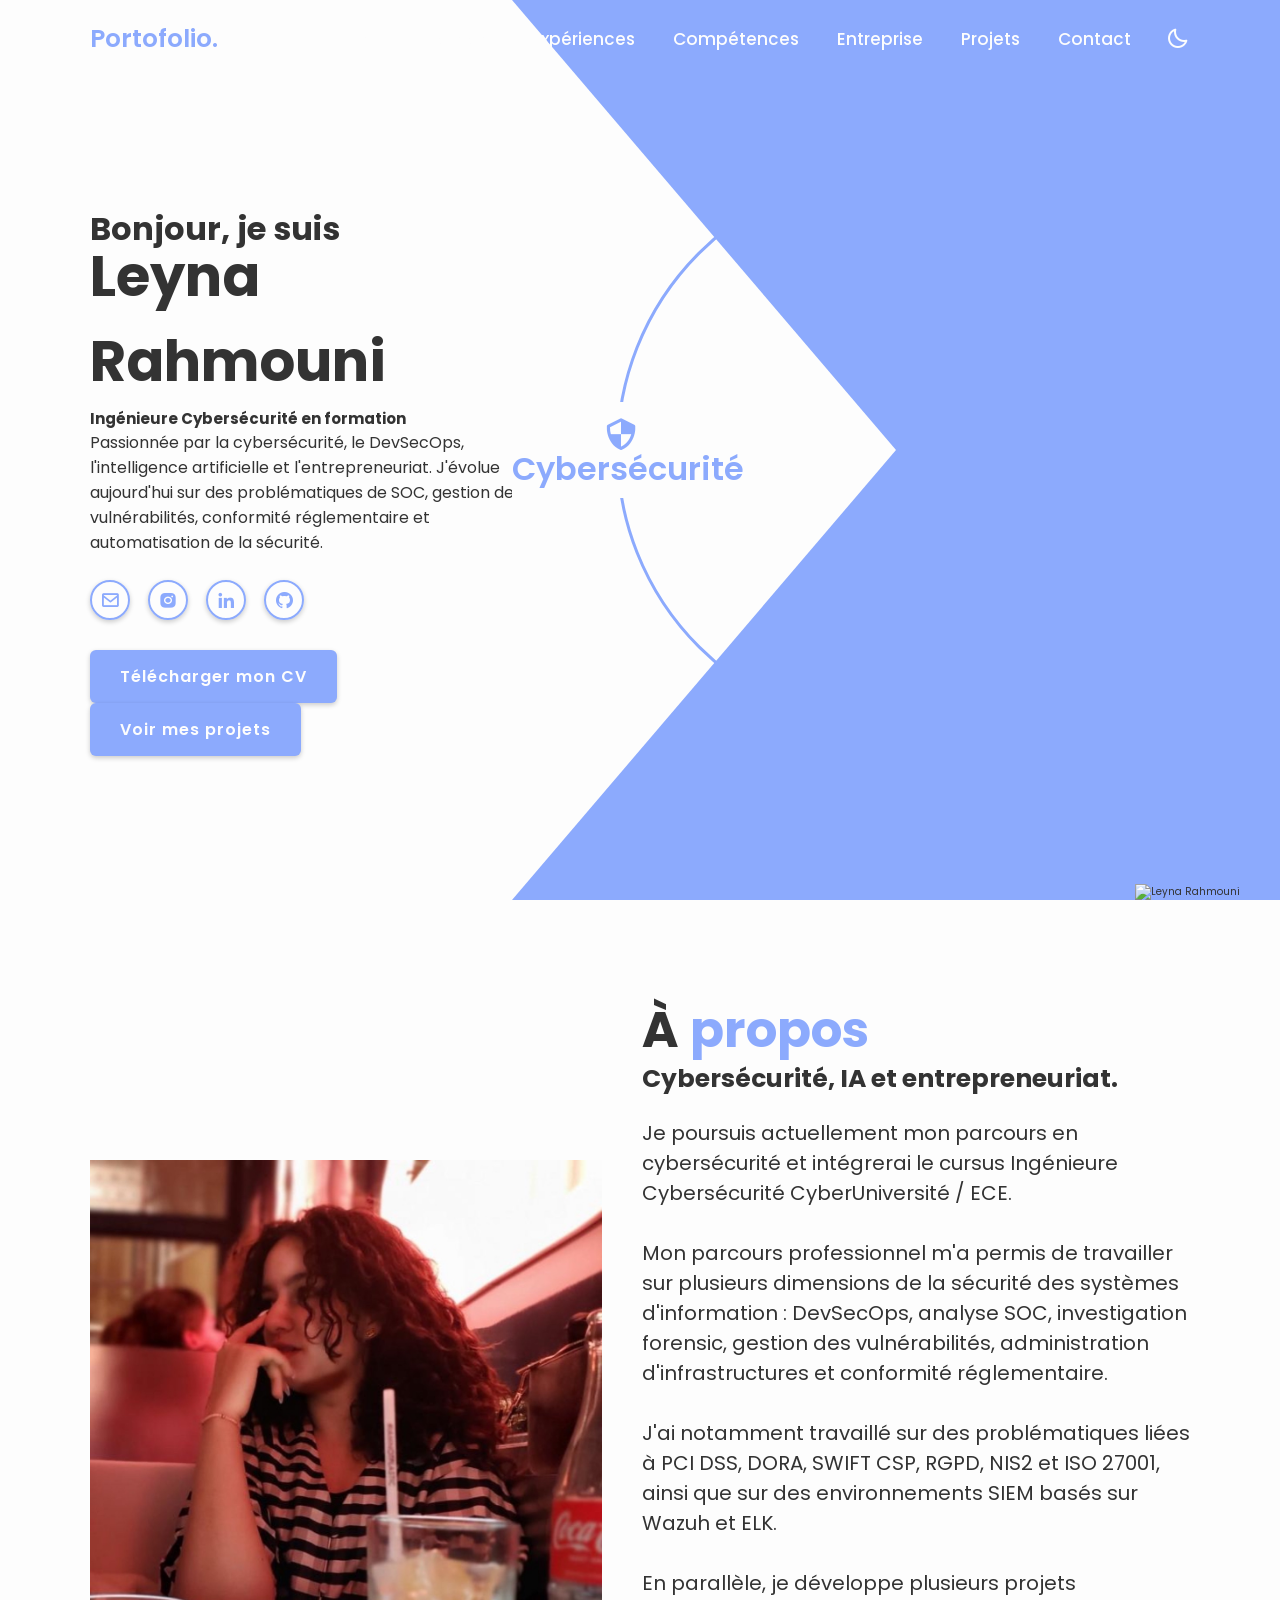
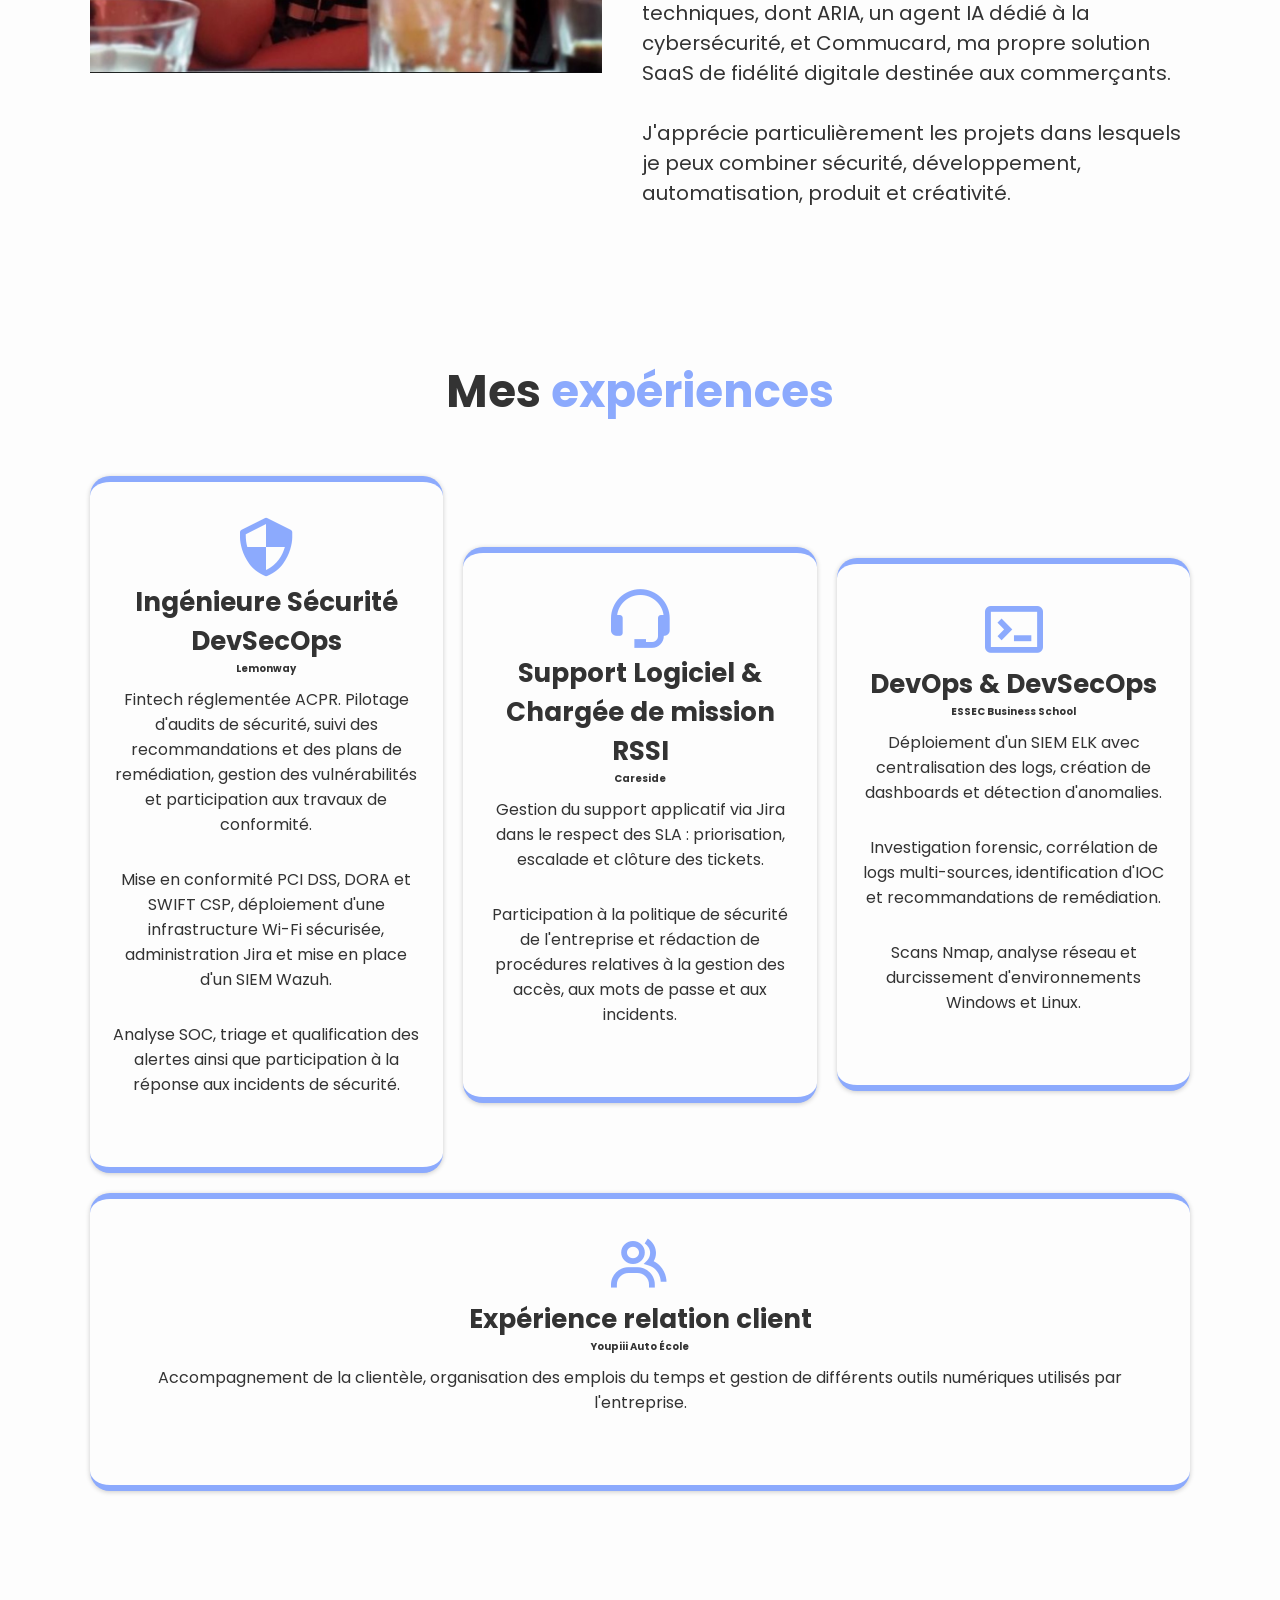
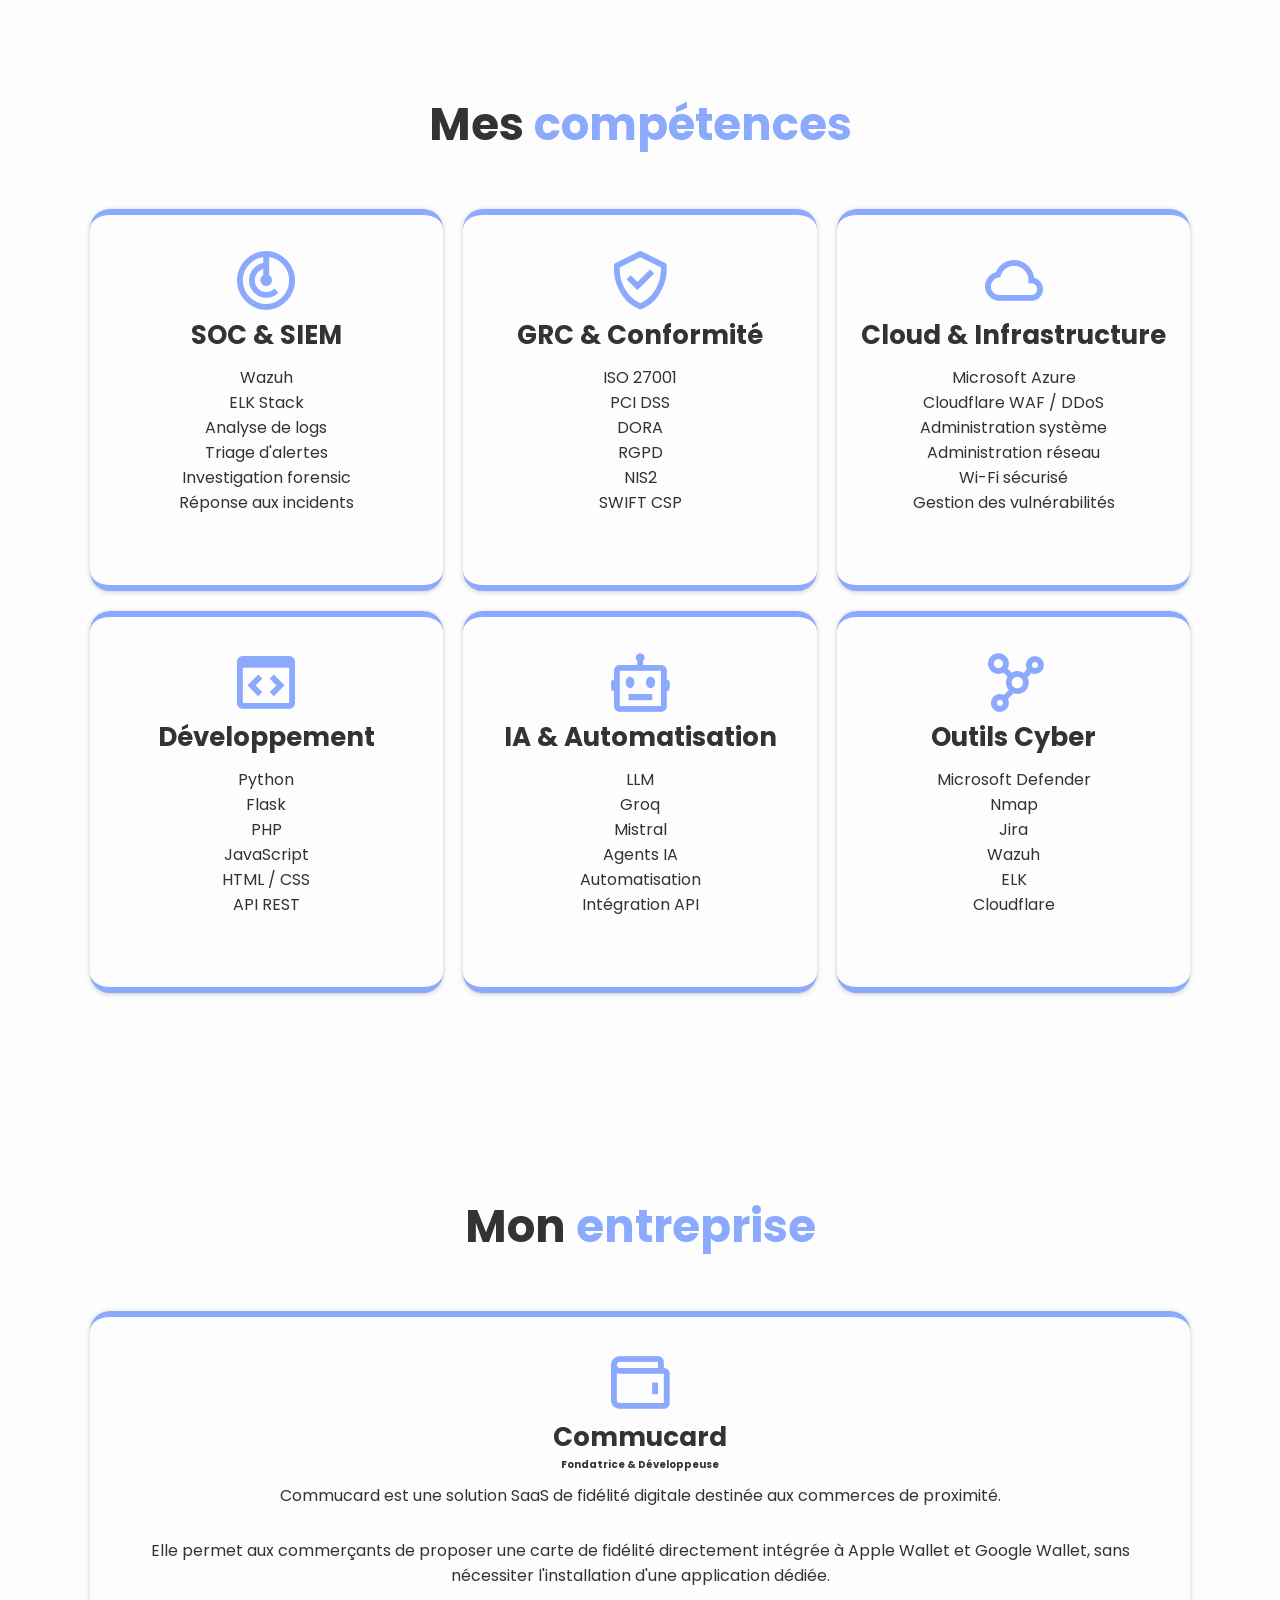
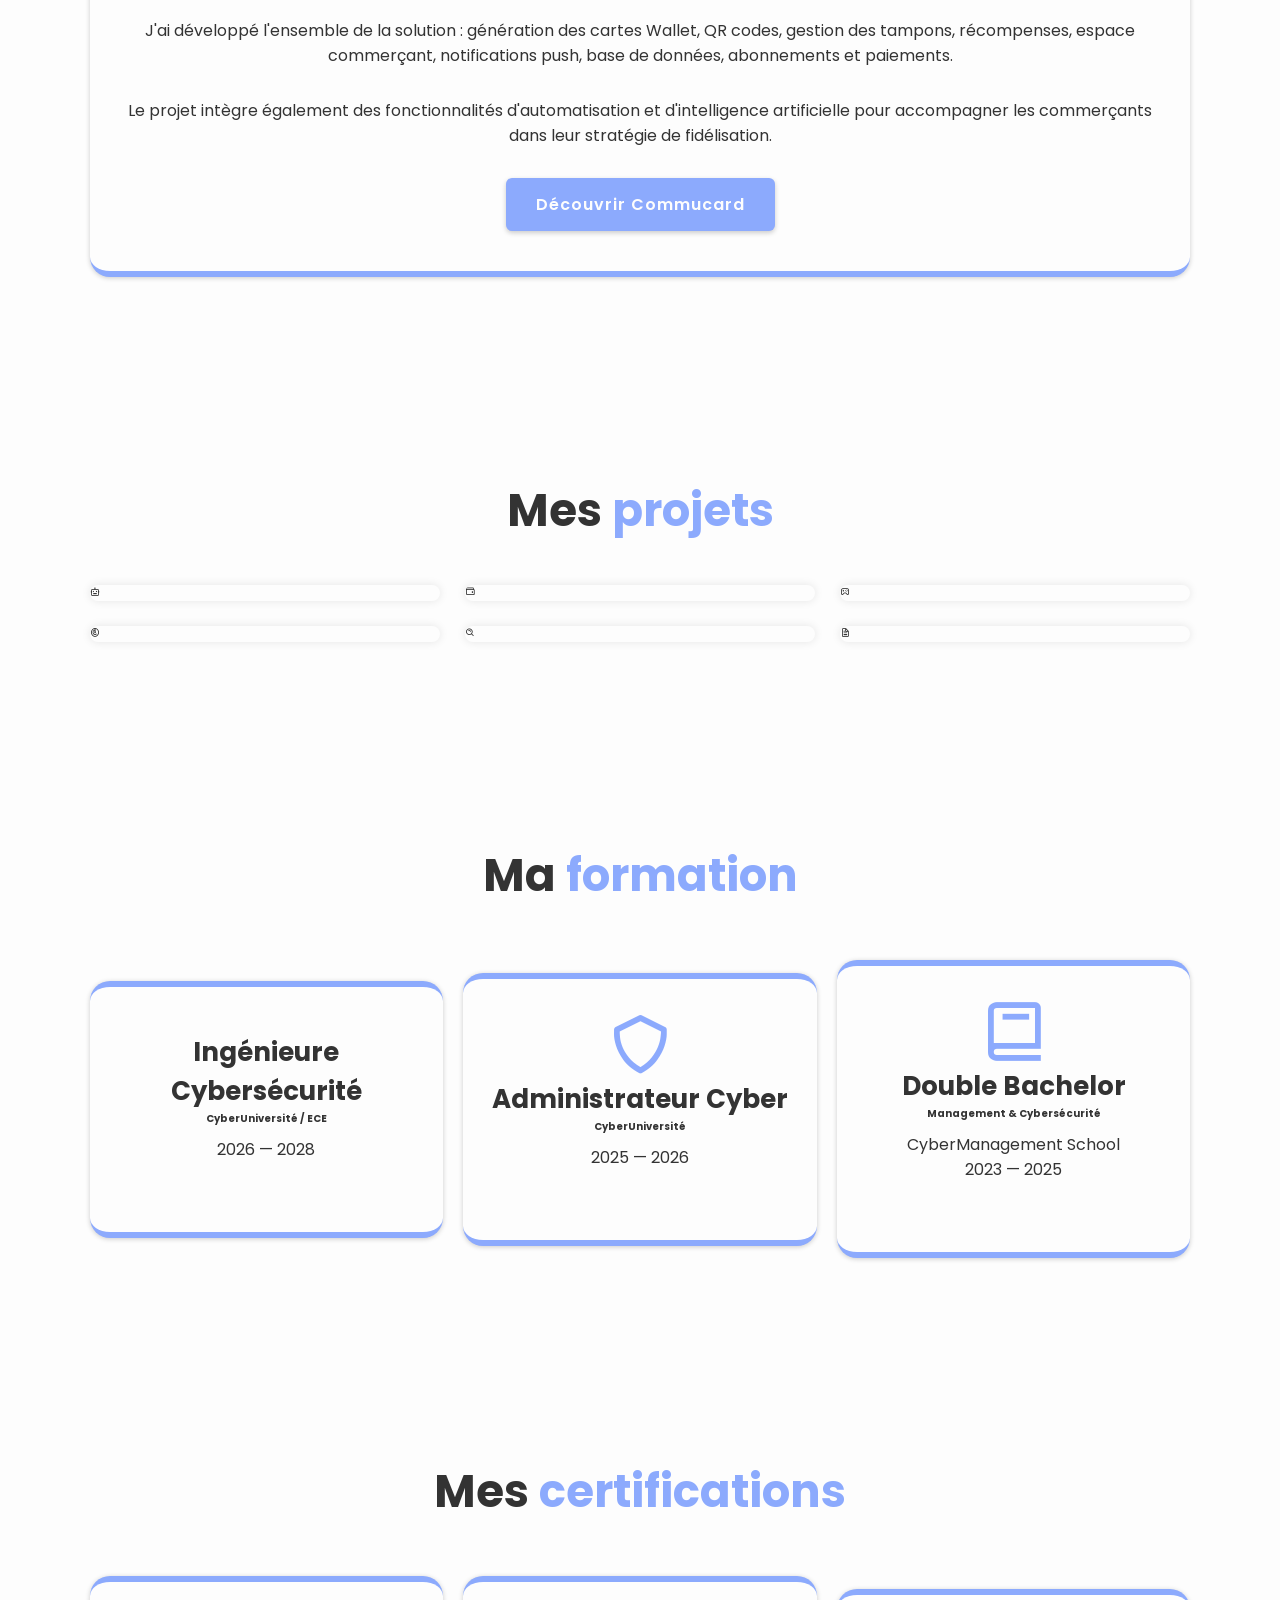
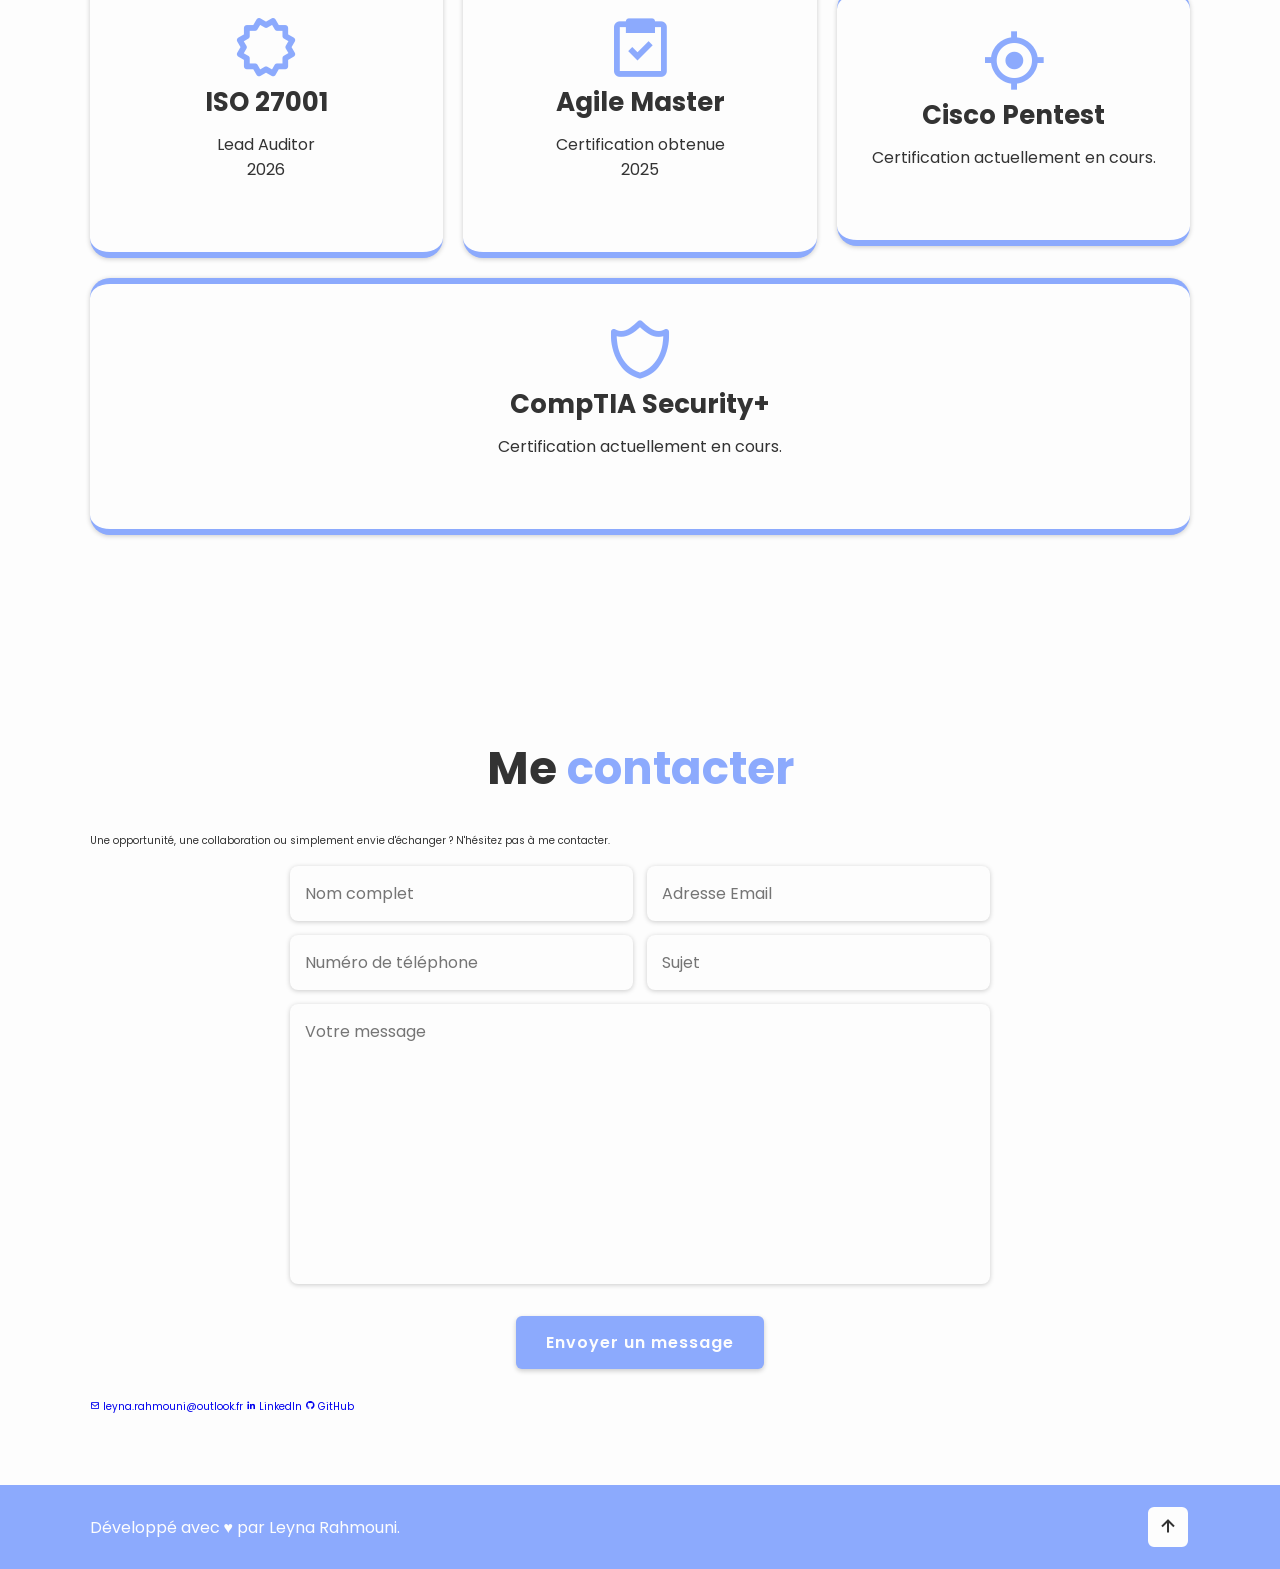
==== commit 908cf6e6: "Update index.html" ====
--- a/index.html
+++ b/index.html
@@ -27,7 +27,7 @@
     <header class="header">
 
         <a href="#home" class="logo">
-            Leyna<span>.</span>
+            Portofolio<span>.</span>
         </a>
 
         <nav class="navbar">
